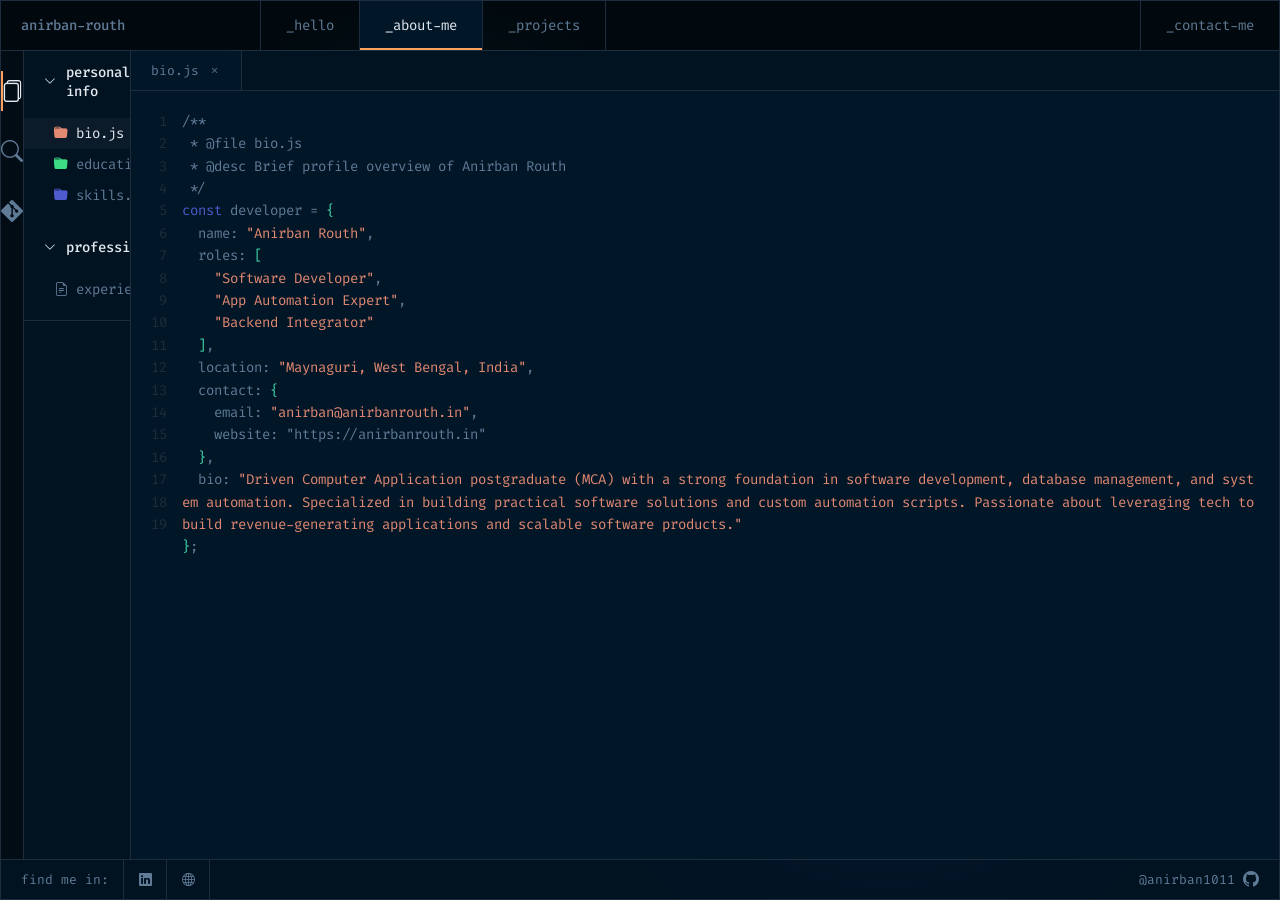
==== about.html @ 82db35b8 "Overhaul website structure and assets" ====
<!DOCTYPE html>
<html lang="en">

<head>
    <meta charset="UTF-8" />
    <meta name="viewport" content="width=device-width, initial-scale=1.0" />

    <!-- Primary Meta -->
    <title>About Anirban Routh — Android Developer &amp; Builder</title>
    <meta name="description" content="Learn about Anirban Routh's background, skills in Kotlin, Android, Python, and his journey as a self-driven software developer and SaaS builder." />
    <meta name="author" content="Anirban Routh" />
    <meta name="keywords" content="Anirban Routh about, Android developer skills, Kotlin developer India, software engineering background" />
    <meta name="robots" content="index, follow, max-snippet:-1, max-image-preview:large, max-video-preview:-1" />
    <meta name="theme-color" content="#01080e" />
    <link rel="canonical" href="https://anirbanrouth.in/about.html" />

    <!-- Open Graph -->
    <meta property="og:type" content="profile" />
    <meta property="og:url" content="https://anirbanrouth.in/about.html" />
    <meta property="og:title" content="About Anirban Routh — Android Developer &amp; Builder" />
    <meta property="og:description" content="Anirban Routh is an Android developer specialising in Kotlin, background automation, and SaaS. Explore his skills, education, and experience." />
    <meta property="og:image" content="https://anirbanrouth.in/images/og-card.png" />
    <meta property="og:image:width" content="1200" />
    <meta property="og:image:height" content="630" />
    <meta property="og:image:alt" content="Anirban Routh — Android Developer portfolio card" />
    <meta property="og:site_name" content="Anirban Routh Portfolio" />
    <meta property="og:locale" content="en_IN" />

    <!-- Twitter / X Card -->
    <meta name="twitter:card" content="summary_large_image" />
    <meta name="twitter:title" content="About Anirban Routh — Android Developer &amp; Builder" />
    <meta name="twitter:description" content="Skills in Kotlin, Android, Python, automation. Self-driven software developer." />
    <meta name="twitter:image" content="https://anirbanrouth.in/images/og-card.png" />
    <meta name="twitter:image:alt" content="Anirban Routh portfolio card" />

    <!-- JSON-LD: Person -->
    <script type="application/ld+json">
    {
      "@context": "https://schema.org",
      "@type": "Person",
      "name": "Anirban Routh",
      "url": "https://anirbanrouth.in",
      "image": "https://anirbanrouth.in/images/profile.png",
      "sameAs": [
        "https://github.com/anirban1011",
        "https://linkedin.com/in/anirbanrouth",
        "https://leetcode.com/anirban1011"
      ],
      "jobTitle": "Software Developer",
      "knowsAbout": ["Android Development", "Kotlin", "Python", "REST APIs", "Background Automation", "Room Database", "Google Drive API"]
    }
    </script>

    <!-- Favicons -->
    <link rel="shortcut icon" href="./images/profile.png" type="image/x-icon" />

    <!-- Fonts -->
    <link rel="preconnect" href="https://fonts.googleapis.com" />
    <link rel="preconnect" href="https://fonts.gstatic.com" crossorigin />
    <link href="https://fonts.googleapis.com/css2?family=Fira+Code:wght@400;500;600;700&family=Inter:wght@400;500;600;700&display=swap" rel="stylesheet" />

    <!-- Icons -->
    <link rel="stylesheet" href="https://cdn.jsdelivr.net/npm/bootstrap-icons@1.11.3/font/bootstrap-icons.min.css" />

    <!-- Styles -->
    <link rel="stylesheet" href="./assets/css/style.css" />
</head>

<body>
    <!-- Skip to main content -->
    <a href="#mainContent" class="skip-link">Skip to main content</a>

    <div class="page-loader" id="pageLoader" aria-label="Loading workspace" role="status">
        <div class="loader-orb"></div>
        <p>Loading workspace...</p>
    </div>

    <div class="ide-window">
        <div class="glow-gradient glow-cyan" aria-hidden="true"></div>
        <div class="glow-gradient glow-purple" aria-hidden="true"></div>

        <!-- Header -->
        <header class="ide-header" id="siteHeader">
            <div class="ide-header-logo">
                <span>anirban-routh</span>
            </div>
            <button class="menu-toggle" id="menuToggle" aria-label="Toggle navigation menu" aria-expanded="false" aria-controls="navWrapper">
                <i class="bi bi-list" aria-hidden="true"></i>
            </button>
            <div class="ide-header-nav-wrapper" id="navWrapper">
                <nav class="ide-header-tabs" aria-label="Main navigation">
                    <a href="./index.html" class="ide-tab">_hello</a>
                    <a href="./about.html" class="ide-tab active" aria-current="page">_about-me</a>
                    <a href="./projects.html" class="ide-tab">_projects</a>
                </nav>
                <a href="./contact.html" class="ide-header-contact">_contact-me</a>
            </div>
        </header>

        <!-- IDE Body -->
        <div class="ide-body">
            <!-- Activity Bar -->
            <nav class="ide-activity-bar" aria-label="Activity bar">
                <div class="activity-icon active" title="Explorer" aria-label="Explorer">
                    <i class="bi bi-files" aria-hidden="true"></i>
                </div>
                <div class="activity-icon" title="Search" aria-label="Search">
                    <i class="bi bi-search" aria-hidden="true"></i>
                </div>
                <div class="activity-icon" title="Source Control" aria-label="Source Control">
                    <i class="bi bi-git" aria-hidden="true"></i>
                </div>
            </nav>

            <!-- Sidebar -->
            <aside class="ide-sidebar" aria-label="Explorer">
                <div class="sidebar-section active-sidebar-section" id="sidebarAbout">
                    <div class="sidebar-title" id="titleAboutPersonal">
                        <i class="bi bi-chevron-down" aria-hidden="true"></i>
                        <span>personal-info</span>
                    </div>
                    <ul class="sidebar-tree" id="treeAboutPersonal" role="list">
                        <li class="active" data-file="bio.js" role="listitem">
                            <i class="bi bi-folder-fill" style="color: #E28972; margin-right: 8px;" aria-hidden="true"></i>
                            <span>bio.js</span>
                        </li>
                        <li data-file="education.js" role="listitem">
                            <i class="bi bi-folder-fill" style="color: #3DDC84; margin-right: 8px;" aria-hidden="true"></i>
                            <span>education.js</span>
                        </li>
                        <li data-file="skills.js" role="listitem">
                            <i class="bi bi-folder-fill" style="color: #4D5BCE; margin-right: 8px;" aria-hidden="true"></i>
                            <span>skills.js</span>
                        </li>
                    </ul>
                    <div class="sidebar-title" id="titleAboutProfessional">
                        <i class="bi bi-chevron-down" aria-hidden="true"></i>
                        <span>professional</span>
                    </div>
                    <ul class="sidebar-tree" id="treeAboutProfessional" role="list">
                        <li data-file="experience.js" role="listitem">
                            <i class="bi bi-file-earmark-text file-icon" aria-hidden="true"></i>
                            <span>experience.js</span>
                        </li>
                    </ul>
                </div>
            </aside>

            <!-- Workspace -->
            <main class="ide-workspace" id="mainContent">
                <section class="tab-view active" id="viewAbout" aria-label="About me">
                    <div class="about-layout">
                        <!-- Mobile about file explorer -->
                        <div class="mobile-about-filter">
                            <div class="sidebar-title collapsed" id="mobileAboutTitlePersonal">
                                <i class="bi bi-chevron-down" aria-hidden="true"></i>
                                <span>personal-info</span>
                            </div>
                            <ul class="sidebar-tree" style="display: none; padding: 10px 0; list-style: none;" role="list">
                                <li data-file="bio.js" class="mobile-file-node active" style="padding: 8px 25px; cursor: pointer; display: flex; align-items: center; gap: 8px; font-family: var(--font-mono); font-size: 14px;">
                                    <i class="bi bi-file-earmark-code" style="color: #fea15f;" aria-hidden="true"></i>
                                    <span>bio.js</span>
                                </li>
                                <li data-file="education.js" class="mobile-file-node" style="padding: 8px 25px; cursor: pointer; display: flex; align-items: center; gap: 8px; font-family: var(--font-mono); font-size: 14px;">
                                    <i class="bi bi-file-earmark-code" style="color: #fea15f;" aria-hidden="true"></i>
                                    <span>education.js</span>
                                </li>
                                <li data-file="skills.js" class="mobile-file-node" style="padding: 8px 25px; cursor: pointer; display: flex; align-items: center; gap: 8px; font-family: var(--font-mono); font-size: 14px;">
                                    <i class="bi bi-file-earmark-code" style="color: #fea15f;" aria-hidden="true"></i>
                                    <span>skills.js</span>
                                </li>
                            </ul>

                            <div class="sidebar-title collapsed" id="mobileAboutTitleProfessional">
                                <i class="bi bi-chevron-down" aria-hidden="true"></i>
                                <span>professional-info</span>
                            </div>
                            <ul class="sidebar-tree" style="display: none; padding: 10px 0; list-style: none;" role="list">
                                <li data-file="experience.js" class="mobile-file-node" style="padding: 8px 25px; cursor: pointer; display: flex; align-items: center; gap: 8px; font-family: var(--font-mono); font-size: 14px;">
                                    <i class="bi bi-file-earmark-code" style="color: #fea15f;" aria-hidden="true"></i>
                                    <span>experience.js</span>
                                </li>
                            </ul>
                        </div>

                        <!-- Full width editor view -->
                        <div class="about-pane-left" style="border-right: none;">
                            <div class="editor-pane">
                                <div class="editor-file-header">
                                    <div class="editor-file-tab">
                                        <span id="editorActiveFileName">bio.js</span>
                                        <i class="bi bi-x" aria-hidden="true"></i>
                                    </div>
                                </div>
                                <div class="editor-content-wrapper">
                                    <div class="editor-gutter" id="editorGutter" aria-hidden="true">
                                        <!-- Line numbers injected by JS -->
                                    </div>
                                    <div class="editor-text" id="editorTextContainer" role="region" aria-label="File content">
                                        <!-- File contents injected by JS -->
                                    </div>
                                </div>
                            </div>
                        </div>
                    </div>
                </section>
            </main>
        </div>

        <!-- Footer -->
        <footer class="ide-footer">
            <div class="footer-left">
                <span class="footer-left-label">find me in:</span>
                <div class="footer-social-icons">
                    <a href="https://linkedin.com/in/anirbanrouth" target="_blank" rel="noopener noreferrer" class="footer-icon-link" aria-label="Anirban Routh on LinkedIn">
                        <i class="bi bi-linkedin" aria-hidden="true"></i>
                    </a>
                    <a href="https://anirbanrouth.in" target="_blank" rel="noopener noreferrer" class="footer-icon-link" aria-label="Anirban Routh's website">
                        <i class="bi bi-globe" aria-hidden="true"></i>
                    </a>
                </div>
            </div>
            <div class="footer-right">
                <a href="https://github.com/anirban1011" target="_blank" rel="noopener noreferrer" class="footer-right-handle" aria-label="Anirban Routh on GitHub (@anirban1011)">
                    <span>@anirban1011</span>
                    <i class="bi bi-github" aria-hidden="true"></i>
                </a>
            </div>
        </footer>
    </div>

    <script src="./assets/js/shared.js" defer></script>
    <script src="./assets/js/about.js" defer></script>
</body>

</html>
---- assets/css/style.css ----
:root {
  --bg-dark: #01080e;
  --bg-editor: #011627;
  --bg-sidebar: #011221;
  --bg-card: #011522;
  --border-color: #1e2d3d;
  --text-white: #e5e9f0;
  --text-muted: #607b96;
  --keyword-color: #4d5bce;
  --variable-color: #43d9ad;
  --string-color: #e28972;
  --accent-orange: #fea15f;
  --accent-blue: #3c9dffd3;
  --font-mono: "Fira Code", "Source Code Pro", "Courier New", monospace;
  --transition: 200ms ease;
  --radius: 8px;
}

* {
  box-sizing: border-box;
  margin: 0;
  padding: 0;
}

html, body {
  height: 100vh;
  width: 100vw;
  overflow: hidden;
  background-color: var(--bg-dark);
  font-family: "Inter", system-ui, -apple-system, sans-serif;
  color: var(--text-muted);
  /* Ensure Google Fonts don't block render */
  font-display: swap;
}

a {
  color: inherit;
  text-decoration: none;
}

/* ── Accessibility: Skip to main content ─────────────────── */
.skip-link {
  position: absolute;
  top: -100%;
  left: 0;
  background: var(--accent-orange);
  color: var(--bg-dark);
  padding: 8px 16px;
  font-family: var(--font-mono);
  font-size: 13px;
  font-weight: 600;
  z-index: 9999;
  border-radius: 0 0 var(--radius) 0;
  transition: top 0.2s ease;
  text-decoration: none;
}
.skip-link:focus {
  top: 0;
  outline: 2px solid var(--text-white);
  outline-offset: 2px;
}

/* ── Hello subtitle (replaces h2 for home page) ──────────── */
.hello-subtitle {
  font-family: var(--font-mono);
  font-size: 20px;
  color: var(--variable-color);
  margin-bottom: 20px;
  display: block;
}

/* Background Gradients */
.glow-gradient {
  position: absolute;
  border-radius: 50%;
  filter: blur(100px);
  pointer-events: none;
  z-index: 0;
  opacity: 0.15;
}
.glow-cyan {
  width: 350px;
  height: 350px;
  background-color: var(--variable-color);
  top: 15%;
  left: 20%;
}
.glow-purple {
  width: 400px;
  height: 400px;
  background-color: var(--keyword-color);
  bottom: 10%;
  right: 15%;
}

/* Page Loader */
.page-loader {
  position: fixed;
  inset: 0;
  z-index: 9999;
  display: grid;
  place-items: center;
  align-content: center;
  gap: 1rem;
  background: var(--bg-dark);
  color: var(--text-white);
  font-family: var(--font-mono);
  transition: opacity 400ms ease, visibility 400ms ease;
}
.page-loader.is-hidden {
  opacity: 0;
  visibility: hidden;
}
.loader-orb {
  width: 50px;
  height: 50px;
  border: 3px solid rgba(255, 255, 255, 0.05);
  border-top-color: var(--variable-color);
  border-radius: 50%;
  animation: spin 850ms linear infinite;
}

/* IDE Frame */
.ide-window {
  display: flex;
  flex-direction: column;
  height: 100vh;
  width: 100vw;
  background-color: var(--bg-dark);
  border: 1px solid var(--border-color);
  overflow: hidden;
  position: relative;
}

.menu-toggle {
  display: none;
}
.ide-header-nav-wrapper {
  display: flex;
  flex-grow: 1;
  justify-content: space-between;
}
.mobile-projects-filter,
.mobile-about-filter,
.mobile-contact-filter {
  display: none;
}

/* Header */
.ide-header {
  display: flex;
  height: 50px;
  border-bottom: 1px solid var(--border-color);
  font-family: var(--font-mono);
  font-size: 14px;
}
.ide-header-logo {
  display: flex;
  align-items: center;
  width: 260px;
  padding: 0 20px;
  color: var(--text-muted);
  border-right: 1px solid var(--border-color);
  font-weight: 500;
}
.ide-header-tabs {
  display: flex;
  flex-grow: 1;
}
.ide-tab {
  display: flex;
  align-items: center;
  padding: 0 25px;
  border-right: 1px solid var(--border-color);
  cursor: pointer;
  position: relative;
  transition: color var(--transition);
  color: var(--text-muted);
}
.ide-tab:hover {
  color: var(--text-white);
}
.ide-tab.active {
  color: var(--text-white);
  background-color: var(--bg-editor);
}
.ide-tab.active::after {
  content: "";
  position: absolute;
  bottom: 0;
  left: 0;
  right: 0;
  height: 2px;
  background-color: var(--accent-orange);
}
.ide-header-contact {
  display: flex;
  align-items: center;
  border-left: 1px solid var(--border-color);
  padding: 0 25px;
  cursor: pointer;
  color: var(--text-muted);
  transition: color var(--transition);
}
.ide-header-contact:hover,
.ide-header-contact.active {
  color: var(--text-white);
}
.ide-header-contact.active {
  background-color: var(--bg-editor);
  position: relative;
}
.ide-header-contact.active::after {
  content: "";
  position: absolute;
  bottom: 0;
  left: 0;
  right: 0;
  height: 2px;
  background-color: var(--accent-orange);
}

/* Body container */
.ide-body {
  display: flex;
  flex-grow: 1;
  height: calc(100vh - 90px);
  overflow: hidden;
  position: relative;
  z-index: 1;
}

/* Sidebar */
.ide-sidebar {
  width: 260px;
  border-right: 1px solid var(--border-color);
  background-color: var(--bg-sidebar);
  display: flex;
  flex-direction: column;
  overflow-y: auto;
  font-family: var(--font-mono);
  font-size: 14px;
}
.sidebar-section {
  border-bottom: 1px solid var(--border-color);
}
.sidebar-title {
  display: flex;
  align-items: center;
  padding: 12px 20px;
  color: var(--text-white);
  cursor: pointer;
  font-weight: 500;
  user-select: none;
}
.sidebar-title i {
  margin-right: 10px;
  font-size: 12px;
  transition: transform var(--transition);
}
.sidebar-title.collapsed i {
  transform: rotate(-90deg);
}
.sidebar-tree {
  padding: 5px 0 15px 0;
  list-style: none;
}
.sidebar-tree li {
  display: flex;
  align-items: center;
  padding: 6px 30px;
  cursor: pointer;
  color: var(--text-muted);
  transition: color var(--transition), background var(--transition);
  position: relative;
}
.sidebar-tree li:hover {
  color: var(--text-white);
  background-color: rgba(255, 255, 255, 0.02);
}
.sidebar-tree li.active {
  color: var(--text-white);
  background-color: rgba(255, 255, 255, 0.04);
}
.sidebar-tree li i {
  margin-right: 8px;
  font-size: 14px;
}
.sidebar-tree li i.file-icon {
  color: var(--text-muted);
}
.sidebar-tree li.active i.file-icon {
  color: var(--variable-color);
}

/* Checkbox filter styles (projects page) */
.checkbox-item {
  display: flex;
  align-items: center;
  cursor: pointer;
  padding: 8px 25px !important;
  user-select: none;
}
.checkbox-item input {
  display: none;
}
.checkbox-box {
  width: 18px;
  height: 18px;
  border: 1px solid var(--border-color);
  border-radius: 3px;
  margin-right: 12px;
  display: inline-grid;
  place-items: center;
  transition: background var(--transition), border-color var(--transition);
}
.checkbox-item input:checked + .checkbox-box {
  background-color: var(--text-muted);
  border-color: var(--text-muted);
}
.checkbox-item input:checked + .checkbox-box::after {
  content: "\f26b";
  font-family: "bootstrap-icons";
  font-size: 11px;
  color: var(--bg-sidebar);
  font-weight: 900;
}

/* Editor Workspace Container */
.ide-workspace {
  flex-grow: 1;
  background-color: var(--bg-editor);
  overflow-y: auto;
  position: relative;
}

/* Active tab view switcher */
.tab-view {
  display: none;
  min-height: 100%;
}
.tab-view.active {
  display: block;
}

/* Monospace Layout / Hello View */
.hello-layout {
  display: grid;
  grid-template-columns: 1fr 1fr;
  padding: 4% 8%;
  gap: 40px;
  align-items: center;
  min-height: calc(100vh - 90px);
}
.hello-intro {
  z-index: 10;
}
.hello-intro .eyebrow {
  font-family: var(--font-mono);
  font-size: 18px;
  color: var(--text-white);
  margin-bottom: 10px;
  display: block;
}
.hello-intro h1 {
  font-size: clamp(32px, 5vw, 62px);
  color: var(--text-white);
  font-weight: 400;
  line-height: 1.1;
  margin-bottom: 15px;
}
.hello-intro h2 {
  font-family: var(--font-mono);
  font-size: clamp(18px, 2.5vw, 32px);
  color: var(--keyword-color);
  font-weight: 400;
  margin-bottom: 50px;
}
.hello-comment {
  font-family: var(--font-mono);
  font-size: 14px;
  color: var(--text-muted);
  margin-bottom: 8px;
  display: block;
}
.hello-code {
  font-family: var(--font-mono);
  font-size: 14px;
  margin-top: 15px;
  white-space: nowrap;
}
.hello-code .token-keyword {
  color: var(--accent-blue);
}
.hello-code .token-variable {
  color: var(--variable-color);
}
.hello-code .token-string {
  color: var(--string-color);
  text-decoration: underline;
  cursor: pointer;
}

/* Game Console Casing */
.game-widget {
  background: linear-gradient(150deg, rgba(20, 167, 108, 0.12) 0%, rgba(1, 22, 39, 0.85) 100%);
  border: 1px solid var(--border-color);
  border-radius: var(--radius);
  padding: 30px;
  display: grid;
  grid-template-columns: 240px 1fr;
  gap: 25px;
  position: relative;
  box-shadow: 0 20px 80px rgba(0, 0, 0, 0.4);
  max-width: 510px;
  justify-self: center;
  align-self: center;
  z-index: 10;
}
/* Corner bolts */
.game-widget::before,
.game-widget::after {
  content: "";
  position: absolute;
  width: 8px;
  height: 8px;
  border-radius: 50%;
  background-color: var(--border-color);
  box-shadow: inset 1px 1px 2px rgba(255,255,255,0.1);
}
.game-widget::before { top: 10px; left: 10px; }
.game-widget::after { bottom: 10px; right: 10px; }
.game-widget-screw-tr {
  position: absolute;
  top: 10px;
  right: 10px;
  width: 8px;
  height: 8px;
  border-radius: 50%;
  background-color: var(--border-color);
}
.game-widget-screw-bl {
  position: absolute;
  bottom: 10px;
  left: 10px;
  width: 8px;
  height: 8px;
  border-radius: 50%;
  background-color: var(--border-color);
}

.game-board {
  width: 240px;
  height: 380px;
  background-color: #01101e;
  border-radius: 6px;
  position: relative;
  overflow: hidden;
  box-shadow: inset 0 0 15px rgba(0,0,0,0.8);
}
#gameCanvas {
  display: block;
  width: 240px;
  height: 380px;
  background-color: transparent;
}
.game-overlay {
  position: absolute;
  inset: 0;
  display: flex;
  flex-direction: column;
  justify-content: center;
  align-items: center;
  background-color: rgba(1, 12, 21, 0.85);
  font-family: var(--font-mono);
  padding: 20px;
  text-align: center;
}
.game-overlay-title {
  color: var(--variable-color);
  font-size: 20px;
  font-weight: 700;
  margin-bottom: 20px;
  text-shadow: 0 0 10px rgba(67, 217, 173, 0.4);
}
.game-overlay-title.game-over {
  color: var(--string-color);
  text-shadow: 0 0 10px rgba(226, 137, 114, 0.4);
}
.game-btn {
  background-color: #fea15f;
  color: #01080e;
  border: 0;
  padding: 10px 18px;
  border-radius: 4px;
  font-weight: 700;
  font-size: 13px;
  cursor: pointer;
  transition: transform var(--transition), background var(--transition);
  box-shadow: 0 4px 10px rgba(254, 161, 95, 0.3);
}
.game-btn:hover {
  transform: translateY(-2px);
  background-color: #ffb178;
}
.game-btn-secondary {
  background-color: rgba(255, 255, 255, 0.08);
  color: var(--text-white);
  border: 1px solid var(--border-color);
  box-shadow: none;
}
.game-btn-secondary:hover {
  background-color: rgba(255, 255, 255, 0.15);
}

.game-controls {
  display: flex;
  flex-direction: column;
  font-family: var(--font-mono);
  font-size: 13px;
}
.game-controls .comment {
  color: var(--text-muted);
  margin-bottom: 6px;
}
.dpad-container {
  display: grid;
  grid-template-areas: 
    ". up ."
    "left down right";
  gap: 6px;
  justify-content: center;
  margin: 15px 0 25px 0;
  width: max-content;
  align-self: center;
}
.dpad-btn {
  width: 44px;
  height: 38px;
  background-color: #010c15;
  border: 1px solid var(--border-color);
  border-radius: 4px;
  color: var(--text-white);
  display: flex;
  align-items: center;
  justify-content: center;
  cursor: pointer;
  font-size: 14px;
  box-shadow: 0 3px 0 var(--border-color);
  transition: background var(--transition);
}
.dpad-btn:active {
  transform: translateY(2px);
  box-shadow: 0 1px 0 var(--border-color);
}
.dpad-btn:hover {
  background-color: #011627;
}
.dpad-up { grid-area: up; }
.dpad-left { grid-area: left; }
.dpad-down { grid-area: down; }
.dpad-right { grid-area: right; }

.food-counter {
  margin-top: 10px;
}
.food-dots {
  display: grid;
  grid-template-columns: repeat(5, 1fr);
  gap: 8px;
  margin-top: 10px;
  width: 100px;
}
.food-dot {
  width: 10px;
  height: 10px;
  border-radius: 50%;
  background-color: #1e2d3d;
  transition: background 300ms ease, box-shadow 300ms ease;
}
.food-dot.active {
  background-color: var(--variable-color);
  box-shadow: 0 0 8px var(--variable-color);
}

.skip-btn {
  background-color: transparent;
  color: var(--text-white);
  border: 1px solid var(--text-white);
  border-radius: 6px;
  padding: 6px 14px;
  font-size: 12px;
  align-self: flex-end;
  margin-top: auto;
  cursor: pointer;
  transition: background var(--transition);
}
.skip-btn:hover {
  background-color: rgba(255,255,255,0.06);
}

/* Alternate Code View on win/skip */
.code-snippets-view {
  width: 240px;
  height: 380px;
  background-color: #01101e;
  border-radius: 6px;
  overflow: hidden;
  padding: 15px;
  font-family: var(--font-mono);
  font-size: 11px;
  line-height: 1.5;
  color: var(--text-muted);
  box-shadow: inset 0 0 15px rgba(0,0,0,0.8);
  position: relative;
}
.code-snippets-view::after {
  content: "";
  position: absolute;
  inset: 0;
  pointer-events: none;
  background: linear-gradient(180deg, #01101e 0%, transparent 15%, transparent 85%, #01101e 100%);
}
.code-snippet-scroller {
  animation: scrollCode 20s linear infinite;
  display: flex;
  flex-direction: column;
  gap: 15px;
}
@keyframes scrollCode {
  0% { transform: translateY(0); }
  100% { transform: translateY(-50%); }
}

/* Activity Bar */
.ide-activity-bar {
  display: flex;
  flex-direction: column;
  align-items: center;
  width: 55px;
  background-color: #010c15;
  border-right: 1px solid var(--border-color);
  height: 100%;
  padding-top: 15px;
  gap: 10px;
}
.activity-icon {
  display: flex;
  align-items: center;
  justify-content: center;
  width: 100%;
  padding: 12px 0;
  color: var(--text-muted);
  font-size: 22px;
  cursor: pointer;
  transition: color var(--transition);
  position: relative;
}
.activity-icon:hover {
  color: var(--text-white);
}
.activity-icon.active {
  color: var(--text-white);
}
.activity-icon.active::before {
  content: "";
  position: absolute;
  left: 0;
  top: 10%;
  bottom: 10%;
  width: 2px;
  background-color: var(--accent-orange);
}

/* Code Viewer Interface / About View */
.about-layout {
  display: grid;
  grid-template-columns: 1fr;
  height: 100%;
  min-height: 100%;
}
.about-pane-left {
  border-right: 1px solid var(--border-color);
  overflow-y: auto;
  height: 100%;
  display: flex;
  flex-direction: column;
}
.about-pane-right {
  padding: 25px;
  overflow-y: auto;
  height: 100%;
  display: flex;
  flex-direction: column;
  gap: 20px;
}
.showcase-header {
  font-family: var(--font-mono);
  font-size: 14px;
  color: var(--text-white);
  margin-bottom: 5px;
}
.snippet-card {
  background-color: var(--bg-card);
  border: 1px solid var(--border-color);
  border-radius: var(--radius);
  padding: 18px;
  display: flex;
  flex-direction: column;
  gap: 12px;
  position: relative;
}
.snippet-header {
  display: flex;
  align-items: center;
  justify-content: space-between;
  font-family: var(--font-mono);
  font-size: 12px;
}
.snippet-author {
  display: flex;
  align-items: center;
  gap: 8px;
}
.snippet-avatar {
  width: 26px;
  height: 26px;
  border-radius: 50%;
  background-color: var(--border-color);
  display: flex;
  align-items: center;
  justify-content: center;
  color: var(--text-white);
  font-weight: bold;
  font-family: var(--font-mono);
}
.snippet-author-info {
  display: flex;
  flex-direction: column;
}
.snippet-username {
  color: var(--keyword-color);
  font-weight: 600;
}
.snippet-date {
  color: var(--text-muted);
  font-size: 10px;
}
.snippet-stats {
  display: flex;
  align-items: center;
  gap: 12px;
  color: var(--text-muted);
}
.snippet-stats span {
  display: flex;
  align-items: center;
  gap: 4px;
  cursor: pointer;
  transition: color var(--transition);
}
.snippet-stats span:hover {
  color: var(--text-white);
}
.snippet-code-box {
  background-color: #01101e;
  border: 1px solid var(--border-color);
  border-radius: 6px;
  padding: 12px;
  overflow-x: auto;
  font-family: var(--font-mono);
  font-size: 11px;
  line-height: 1.4;
  color: var(--text-white);
}
.snippet-desc-box {
  border-top: 1px solid var(--border-color);
  padding-top: 10px;
  font-size: 12px;
  color: var(--text-muted);
  display: flex;
  justify-content: space-between;
  align-items: flex-start;
}
.snippet-desc-text {
  flex-grow: 1;
  padding-right: 15px;
}
.snippet-close-btn {
  background: none;
  border: 0;
  color: var(--text-muted);
  cursor: pointer;
  font-size: 14px;
  transition: color var(--transition);
  align-self: flex-start;
}
.snippet-close-btn:hover {
  color: var(--text-white);
}

.editor-pane {
  display: flex;
  flex-direction: column;
  height: 100%;
}
.editor-file-header {
  display: flex;
  height: 40px;
  border-bottom: 1px solid var(--border-color);
  font-family: var(--font-mono);
  font-size: 13px;
  background-color: var(--bg-sidebar);
}
.editor-file-tab {
  display: flex;
  align-items: center;
  padding: 0 20px;
  border-right: 1px solid var(--border-color);
  color: var(--text-muted);
  background-color: var(--bg-editor);
  cursor: default;
}
.editor-file-tab i {
  margin-left: 10px;
  font-size: 12px;
}
.editor-content-wrapper {
  display: flex;
  flex-grow: 1;
  padding: 20px;
  font-family: var(--font-mono);
  font-size: 14px;
  line-height: 1.6;
  overflow-y: auto;
}
.editor-gutter {
  width: 50px;
  color: var(--border-color);
  text-align: right;
  padding-right: 15px;
  user-select: none;
}
.editor-text {
  flex-grow: 1;
  color: var(--text-muted);
  white-space: pre-wrap;
  word-break: break-all;
}
.editor-text .token-comment {
  color: var(--text-muted);
}
.editor-text .token-keyword {
  color: var(--keyword-color);
}
.editor-text .token-string {
  color: var(--string-color);
}
.editor-text .token-number {
  color: #fea15f;
}
.editor-text .token-accent {
  color: var(--variable-color);
}

/* Projects Layout */
.projects-pane {
  display: flex;
  flex-direction: column;
  height: 100%;
}
.projects-filter-bar {
  height: 40px;
  border-bottom: 1px solid var(--border-color);
  background-color: var(--bg-sidebar);
  display: flex;
  align-items: center;
  justify-content: space-between;
  padding: 0 20px;
  font-family: var(--font-mono);
  font-size: 13px;
  color: var(--text-muted);
}
.active-tags-list {
  display: flex;
  align-items: center;
  gap: 8px;
  flex-wrap: wrap;
}
.active-tag-item {
  color: var(--text-white);
  background-color: rgba(255, 255, 255, 0.05);
  padding: 2px 8px;
  border-radius: 4px;
  display: inline-flex;
  align-items: center;
  gap: 6px;
}
.active-tag-close {
  cursor: pointer;
  color: var(--text-muted);
  transition: color var(--transition);
}
.active-tag-close:hover {
  color: var(--text-white);
}
.filter-bar-clear {
  cursor: pointer;
  transition: color var(--transition);
  display: inline-flex;
  align-items: center;
  gap: 4px;
}
.filter-bar-clear:hover {
  color: var(--text-white);
}
.projects-layout {
  flex-grow: 1;
  padding: 40px;
  display: grid;
  grid-template-columns: repeat(auto-fill, minmax(320px, 1fr));
  gap: 30px;
  overflow-y: auto;
  align-content: start;
}

.project-card-ide {
  background-color: var(--bg-card);
  border: 1px solid var(--border-color);
  border-radius: var(--radius);
  overflow: hidden;
  display: flex;
  flex-direction: column;
  transition: transform var(--transition), border-color var(--transition);
  height: max-content;
}
.project-card-ide:hover {
  transform: translateY(-5px);
  border-color: var(--text-muted);
}
.project-card-header {
  height: 36px;
  border-bottom: 1px solid var(--border-color);
  padding: 0 15px;
  display: flex;
  align-items: center;
  font-family: var(--font-mono);
  font-size: 13px;
  color: var(--text-white);
  background-color: rgba(255,255,255,0.02);
}
.project-card-image {
  height: 160px;
  position: relative;
  overflow: hidden;
  background-color: #000;
  border-bottom: 1px solid var(--border-color);
}
.project-card-image img {
  width: 100%;
  height: 100%;
  object-fit: cover;
  opacity: 0.75;
  transition: scale var(--transition);
}
.project-card-ide:hover .project-card-image img {
  scale: 1.05;
}
.project-card-badge {
  position: absolute;
  top: 10px;
  right: 10px;
  background-color: var(--bg-dark);
  border: 1px solid var(--border-color);
  border-radius: 4px;
  padding: 3px 8px;
  font-size: 11px;
  color: var(--variable-color);
  font-family: var(--font-mono);
}
.project-card-body {
  padding: 20px;
  display: flex;
  flex-direction: column;
  flex-grow: 1;
}
.project-card-body h3 {
  font-size: 16px;
  color: var(--text-white);
  margin-bottom: 10px;
}
.project-card-body p {
  font-size: 13px;
  line-height: 1.5;
  color: var(--text-muted);
  margin-bottom: 20px;
  flex-grow: 1;
}
.project-card-tags {
  font-family: var(--font-mono);
  font-size: 12px;
  color: var(--keyword-color);
  margin-bottom: 20px;
}
.project-card-btn {
  background-color: #1e2d3d;
  color: var(--text-white);
  border: 0;
  border-radius: 4px;
  padding: 8px 15px;
  font-size: 12px;
  font-family: var(--font-mono);
  cursor: pointer;
  transition: background var(--transition);
  text-align: center;
  align-self: flex-start;
}
.project-card-btn:hover {
  background-color: #2b3e54;
}

/* Contact Layout */
.contact-layout {
  display: grid;
  grid-template-columns: 1fr 1fr;
  height: 100%;
}
.contact-pane-left {
  border-right: 1px solid var(--border-color);
  padding: 40px 60px;
  overflow-y: auto;
}
.contact-pane-right {
  padding: 40px 60px;
  overflow-y: auto;
  background-color: rgba(255,255,255,0.01);
}
.contact-form-ide {
  display: flex;
  flex-direction: column;
  gap: 20px;
  max-width: 480px;
}
.form-group-ide {
  display: flex;
  flex-direction: column;
  gap: 8px;
}
.form-group-ide label {
  font-family: var(--font-mono);
  font-size: 14px;
  color: var(--text-muted);
}
.form-group-ide input,
.form-group-ide textarea {
  background-color: #011221;
  border: 1px solid var(--border-color);
  border-radius: 6px;
  color: var(--text-white);
  padding: 12px 16px;
  font-family: var(--font-mono);
  font-size: 14px;
  outline: none;
  transition: border-color var(--transition);
}
.form-group-ide input:focus,
.form-group-ide textarea:focus {
  border-color: var(--text-muted);
}
.form-btn-ide {
  align-self: flex-start;
  background-color: #1e2d3d;
  color: var(--text-white);
  border: 0;
  border-radius: 6px;
  padding: 10px 20px;
  font-family: var(--font-mono);
  font-size: 14px;
  cursor: pointer;
  transition: background var(--transition);
  margin-top: 10px;
}
.form-btn-ide:hover {
  background-color: #2b3e54;
}

/* Contact Validation & Success Styles */
.input-wrapper-ide {
  position: relative;
  display: flex;
  width: 100%;
}
.input-wrapper-ide input {
  width: 100%;
  padding-right: 40px !important;
}
.input-error-icon {
  position: absolute;
  right: 15px;
  top: 50%;
  transform: translateY(-50%);
  color: #f07178;
  display: none;
  font-size: 16px;
}
.error-message {
  color: #f07178;
  font-family: var(--font-mono);
  font-size: 12px;
  margin-top: 5px;
  display: none;
}
.has-error input {
  border-color: #f07178 !important;
}
.has-error .input-error-icon {
  display: block;
}
.has-error .error-message {
  display: block;
}
.contact-success-pane {
  display: none;
  height: 100%;
  align-items: center;
  justify-content: center;
  text-align: center;
}


/* Code Live Preview Container */
.live-preview-box {
  display: flex;
  font-family: var(--font-mono);
  font-size: 14px;
  line-height: 1.6;
}
.live-preview-gutter {
  width: 40px;
  color: var(--border-color);
  text-align: right;
  padding-right: 15px;
  user-select: none;
}
.live-preview-code {
  color: var(--text-muted);
  white-space: pre-wrap;
  word-break: break-all;
}
.live-preview-code .token-keyword { color: var(--keyword-color); }
.live-preview-code .token-variable { color: var(--variable-color); }
.live-preview-code .token-string { color: var(--string-color); }
.live-preview-code .token-number { color: #fea15f; }

/* Status Bar / Footer */
.ide-footer {
  display: flex;
  height: 40px;
  border-top: 1px solid var(--border-color);
  font-family: var(--font-mono);
  font-size: 13px;
  align-items: center;
  justify-content: space-between;
  padding: 0 20px;
  background-color: var(--bg-sidebar);
}
.footer-left {
  display: flex;
  align-items: center;
}
.footer-left-label {
  color: var(--text-muted);
  margin-right: 15px;
}
.footer-social-icons {
  display: flex;
}
.footer-icon-link {
  display: flex;
  align-items: center;
  justify-content: center;
  width: 44px;
  height: 39px;
  border-right: 1px solid var(--border-color);
  border-left: 1px solid var(--border-color);
  margin-left: -1px;
  color: var(--text-muted);
  transition: color var(--transition);
}
.footer-icon-link:hover {
  color: var(--text-white);
}
.footer-right {
  display: flex;
  align-items: center;
}
.footer-right-handle {
  display: flex;
  align-items: center;
  color: var(--text-muted);
  transition: color var(--transition);
}
.footer-right-handle:hover {
  color: var(--text-white);
}
.footer-right-handle i {
  margin-left: 8px;
  font-size: 16px;
}

/* Spinner Animation */
@keyframes spin {
  to { transform: rotate(360deg); }
}

/* Mobile Sidebar Drawer Toggles */
.sidebar-toggle-btn {
  display: none;
}

/* Responsiveness overrides */
@media (max-width: 991.98px) {
  .hello-layout {
    grid-template-columns: 1fr;
    padding: 30px;
    gap: 30px;
    overflow-y: auto;
    height: 100%;
    align-items: start;
  }
  .about-layout {
    grid-template-columns: 1fr;
    overflow-y: auto;
  }
  .about-pane-left {
    border-right: 0;
    border-bottom: 1px solid var(--border-color);
    height: auto;
  }
  .about-pane-right {
    height: auto;
  }
  .hello-intro h1 {
    margin-top: 20px;
  }
  .hello-intro h2 {
    margin-bottom: 25px;
  }
  .game-widget {
    margin-bottom: 40px;
  }
  .ide-sidebar {
    display: none !important;
  }
  .ide-activity-bar {
    display: none !important;
  }
  .menu-toggle {
    display: flex;
    align-items: center;
    justify-content: center;
    background: none;
    border: 0;
    color: var(--text-white);
    font-size: 24px;
    cursor: pointer;
    padding: 0 20px;
    margin-left: auto;
  }
  .ide-header-logo {
    border-right: 0 !important;
  }
  .ide-header-nav-wrapper {
    display: none;
    flex-direction: column;
    position: absolute;
    top: 50px;
    left: 0;
    right: 0;
    background-color: var(--bg-sidebar);
    border-bottom: 1px solid var(--border-color);
    z-index: 1000;
    width: 100%;
  }
  .ide-header-nav-wrapper.open {
    display: flex;
  }
  .ide-header-nav-wrapper .ide-header-tabs {
    flex-direction: column;
    width: 100%;
  }
  .ide-header-nav-wrapper .ide-tab {
    width: 100%;
    height: 45px;
    border-right: 0;
    border-bottom: 1px solid var(--border-color);
    padding: 0 20px;
    line-height: 45px;
    align-items: center;
  }
  .ide-header-nav-wrapper .ide-tab::after {
    display: none;
  }
  .ide-header-nav-wrapper .ide-header-contact {
    width: 100%;
    height: 45px;
    border-left: 0;
    border-bottom: 1px solid var(--border-color);
    padding: 0 20px;
    line-height: 45px;
    align-items: center;
  }
  
  /* Mobile projects filter styles */
  .mobile-projects-filter,
  .mobile-about-filter,
  .mobile-contact-filter {
    display: block !important;
    border-bottom: 1px solid var(--border-color);
    background-color: var(--bg-sidebar);
  }
  .mobile-projects-filter .sidebar-title,
  .mobile-about-filter .sidebar-title,
  .mobile-contact-filter .sidebar-title {
    display: flex;
    align-items: center;
    padding: 12px 25px;
    cursor: pointer;
    font-family: var(--font-mono);
    font-size: 14px;
    color: var(--text-white);
    user-select: none;
  }
  .mobile-projects-filter .sidebar-title i,
  .mobile-about-filter .sidebar-title i,
  .mobile-contact-filter .sidebar-title i {
    margin-right: 10px;
    transition: transform var(--transition);
  }
  .mobile-projects-filter .sidebar-tree,
  .mobile-about-filter .sidebar-tree,
  .mobile-contact-filter .sidebar-tree {
    border-top: 1px solid var(--border-color);
  }
  .mobile-file-node.active span,
  .mobile-file-node.active i {
    color: var(--variable-color) !important;
  }
  .projects-filter-bar {
    display: none !important;
  }

  .contact-layout {
    grid-template-columns: 1fr;
    overflow-y: auto;
  }
  .contact-pane-left {
    border-right: 0;
    border-bottom: 1px solid var(--border-color);
    padding: 30px;
  }
  .contact-pane-right {
    padding: 30px;
  }
}

@media (max-width: 575.98px) {
  .ide-header-logo {
    display: flex !important;
    border-right: 0 !important;
    width: auto !important;
    padding-right: 0 !important;
  }
  .ide-tab {
    padding: 0 15px;
    font-size: 12px;
  }
  .ide-header-contact {
    padding: 0 15px;
    font-size: 12px;
  }
  .game-widget {
    grid-template-columns: 1fr;
    padding: 20px;
    width: 100%;
    max-width: 280px;
    gap: 15px;
  }
  .game-board {
    height: 280px;
    width: 240px;
    justify-self: center;
  }
  #gameCanvas {
    height: 280px;
    width: 240px;
  }
  .code-snippets-view {
    height: 280px;
    width: 240px;
    justify-self: center;
  }
  .dpad-container {
    margin: 10px 0;
  }
}

.d-none {
  display: none !important;
}
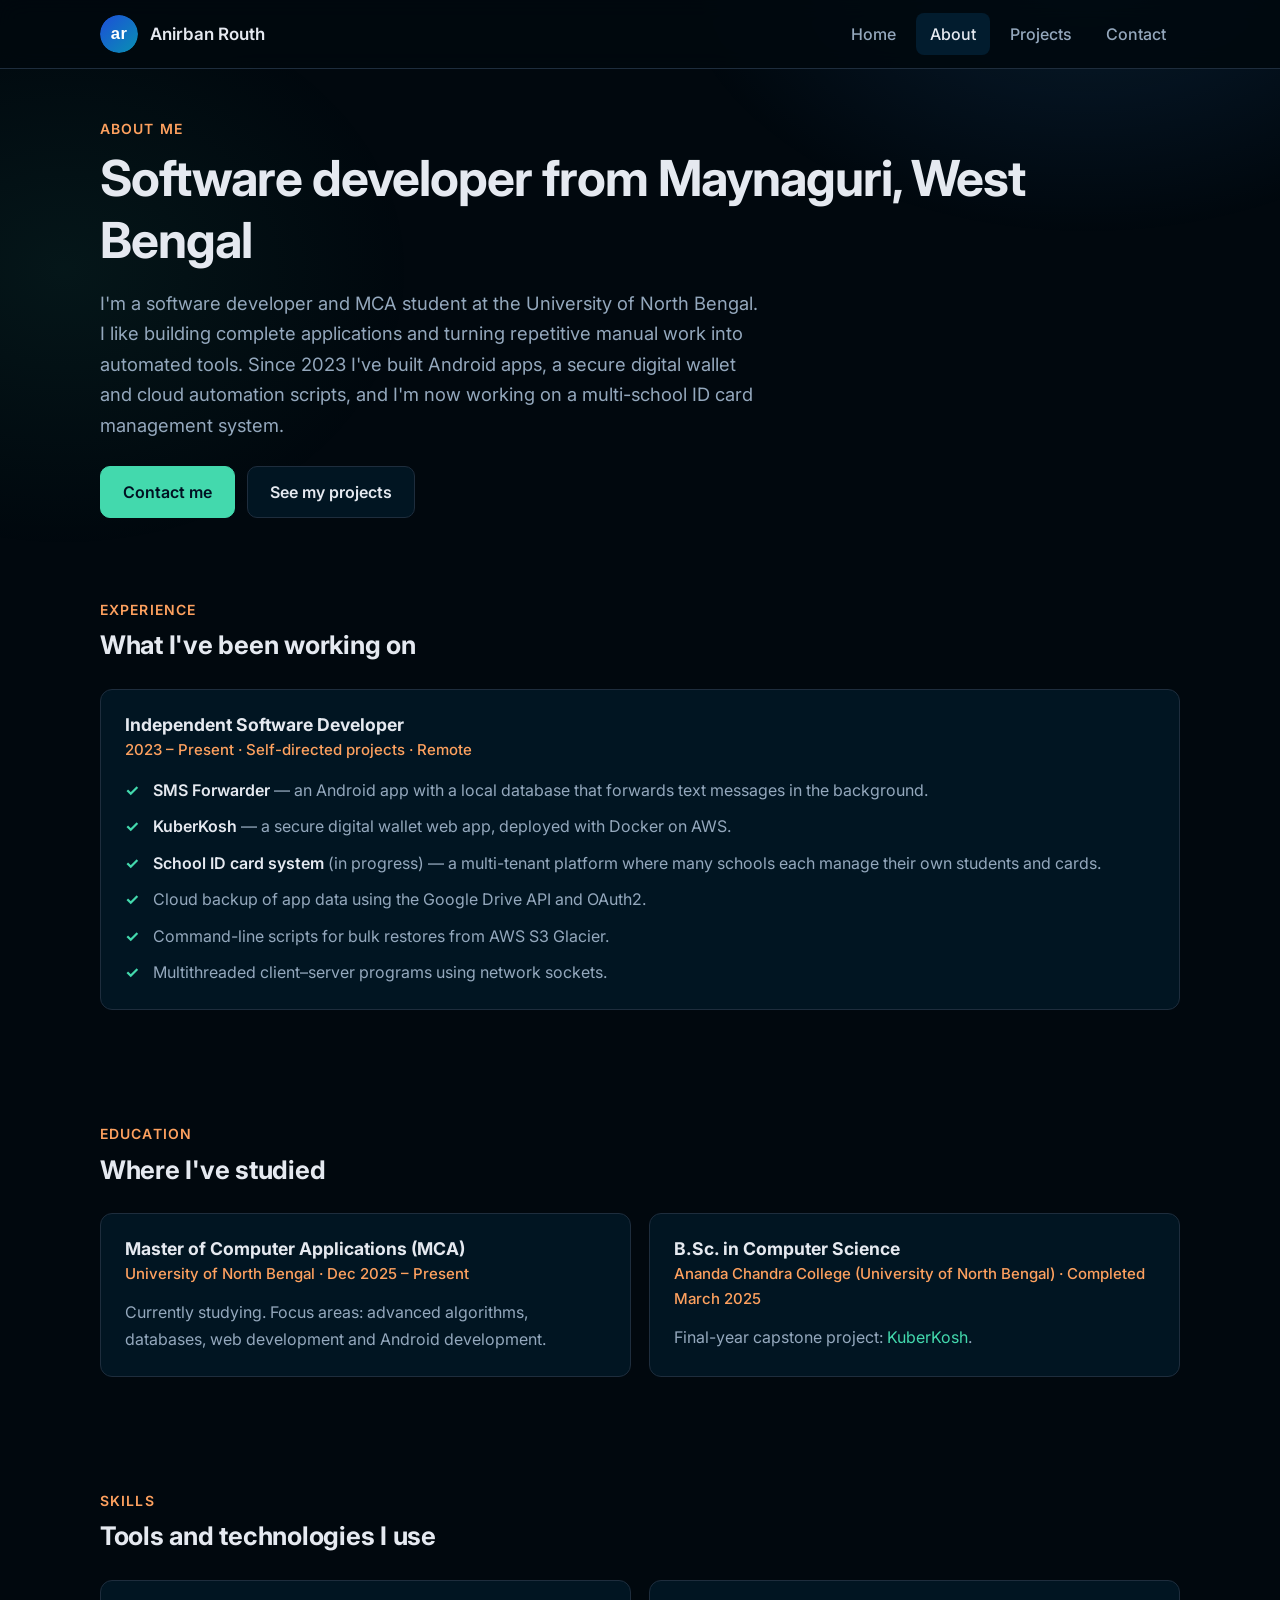
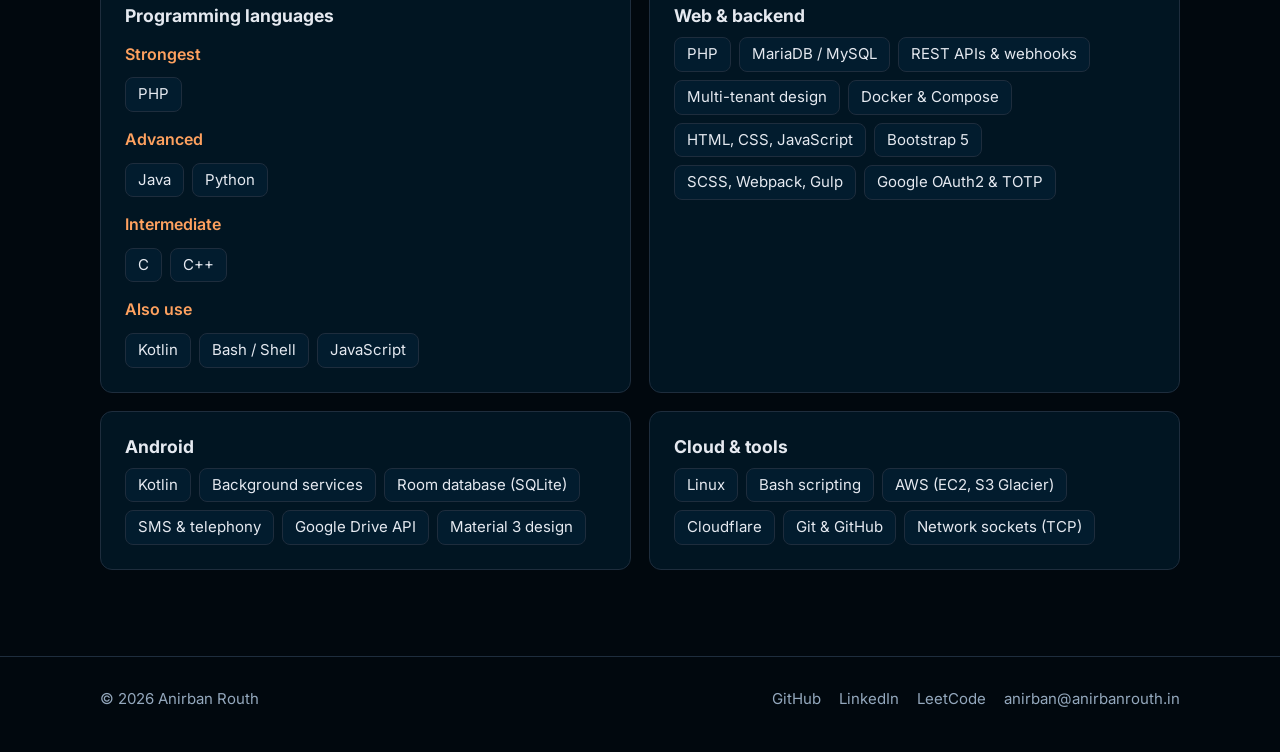
==== commit 306d945f: "Redesign: simpler layout, updated details, remove template leftovers" ====
--- a/about.html
+++ b/about.html
@@ -1,236 +1,108 @@
 <!DOCTYPE html>
 <html lang="en">
+<head>
+<meta charset="UTF-8">
+<meta name="viewport" content="width=device-width, initial-scale=1">
+<title>About Anirban Routh — Full-Stack Developer</title>
+<meta name="description" content="About Anirban Routh: MCA student and software developer in West Bengal building PHP web apps, Kotlin Android apps and automation tools. Education, experience and skills.">
+<meta name="author" content="Anirban Routh">
+<meta name="theme-color" content="#01080e">
+<link rel="canonical" href="https://anirbanrouth.in/about.html">
+<link rel="icon" type="image/svg+xml" href="./images/profile.svg">
+<meta property="og:type" content="profile">
+<meta property="og:site_name" content="Anirban Routh">
+<meta property="og:title" content="About Anirban Routh — Full-Stack Developer">
+<meta property="og:description" content="About Anirban Routh: MCA student and software developer in West Bengal building PHP web apps, Kotlin Android apps and automation tools. Education, experience and skills.">
+<meta property="og:url" content="https://anirbanrouth.in/about.html">
+<meta property="og:image" content="https://anirbanrouth.in/images/og-card.png">
+<meta name="twitter:card" content="summary_large_image">
+<link rel="preconnect" href="https://fonts.googleapis.com">
+<link rel="preconnect" href="https://fonts.gstatic.com" crossorigin>
+<link href="https://fonts.googleapis.com/css2?family=Fira+Code:wght@400;500&family=Inter:wght@400;500;600;700&display=swap" rel="stylesheet">
+<link rel="stylesheet" href="./assets/css/style.css">
+<script type="application/ld+json">{"@context": "https://schema.org", "@type": "Person", "name": "Anirban Routh", "url": "https://anirbanrouth.in", "image": "https://anirbanrouth.in/images/profile.png", "jobTitle": "Full-Stack Developer", "email": "anirban@anirbanrouth.in", "address": {"@type": "PostalAddress", "addressLocality": "Maynaguri", "addressRegion": "West Bengal", "addressCountry": "IN"}, "sameAs": ["https://github.com/anirban1011", "https://linkedin.com/in/anirbanrouth", "https://leetcode.com/anirban1011"], "knowsAbout": ["PHP", "Web development", "Android development", "Kotlin", "Python", "REST APIs", "Automation"]}</script>
+</head>
+<body>
+<a class="skip" href="#main">Skip to main content</a>
+<header class="site-header">
+  <div class="wrap nav">
+    <a class="brand" href="./index.html" aria-label="Anirban Routh — home"><img src="./images/profile.svg" alt="" width="38" height="38"><span>Anirban Routh</span></a>
+    <button class="menu-btn" id="menuBtn" aria-expanded="false" aria-controls="navList">Menu</button>
+    <nav aria-label="Main"><ul id="navList"><li><a href="./index.html">Home</a></li><li><a href="./about.html" aria-current="page">About</a></li><li><a href="./projects.html">Projects</a></li><li><a href="./contact.html">Contact</a></li></ul></nav>
+  </div>
+</header>
+<main id="main">
 
-<head>
-    <meta charset="UTF-8" />
-    <meta name="viewport" content="width=device-width, initial-scale=1.0" />
+<section class="page-hero">
+  <div class="wrap">
+    <p class="eyebrow">About me</p>
+    <h1>Software developer from Maynaguri, West Bengal</h1>
+    <p class="lead">I'm a software developer and MCA student at the University of North Bengal. I like building complete applications and turning repetitive manual work into automated tools. Since 2023 I've built Android apps, a secure digital wallet and cloud automation scripts, and I'm now working on a multi-school ID card management system.</p>
+    <div class="btn-row"><a class="btn primary" href="./contact.html">Contact me</a><a class="btn" href="./projects.html">See my projects</a></div>
+  </div>
+</section>
 
-    <!-- Primary Meta -->
-    <title>About Anirban Routh — Android Developer &amp; Builder</title>
-    <meta name="description" content="Learn about Anirban Routh's background, skills in Kotlin, Android, Python, and his journey as a self-driven software developer and SaaS builder." />
-    <meta name="author" content="Anirban Routh" />
-    <meta name="keywords" content="Anirban Routh about, Android developer skills, Kotlin developer India, software engineering background" />
-    <meta name="robots" content="index, follow, max-snippet:-1, max-image-preview:large, max-video-preview:-1" />
-    <meta name="theme-color" content="#01080e" />
-    <link rel="canonical" href="https://anirbanrouth.in/about.html" />
+<section>
+  <div class="wrap">
+    <div class="section-head"><p class="eyebrow">Experience</p><h2>What I've been working on</h2></div>
+    <div class="card item">
+      <h3>Independent Software Developer</h3>
+      <p class="meta">2023 – Present · Self-directed projects · Remote</p>
+      <ul class="ticks" style="margin-top:14px">
+        <li><strong>SMS Forwarder</strong> — an Android app with a local database that forwards text messages in the background.</li>
+        <li><strong>KuberKosh</strong> — a secure digital wallet web app, deployed with Docker on AWS.</li>
+        <li><strong>School ID card system</strong> (in progress) — a multi-tenant platform where many schools each manage their own students and cards.</li>
+        <li>Cloud backup of app data using the Google Drive API and OAuth2.</li>
+        <li>Command-line scripts for bulk restores from AWS S3 Glacier.</li>
+        <li>Multithreaded client–server programs using network sockets.</li>
+      </ul>
+    </div>
+  </div>
+</section>
 
-    <!-- Open Graph -->
-    <meta property="og:type" content="profile" />
-    <meta property="og:url" content="https://anirbanrouth.in/about.html" />
-    <meta property="og:title" content="About Anirban Routh — Android Developer &amp; Builder" />
-    <meta property="og:description" content="Anirban Routh is an Android developer specialising in Kotlin, background automation, and SaaS. Explore his skills, education, and experience." />
-    <meta property="og:image" content="https://anirbanrouth.in/images/og-card.png" />
-    <meta property="og:image:width" content="1200" />
-    <meta property="og:image:height" content="630" />
-    <meta property="og:image:alt" content="Anirban Routh — Android Developer portfolio card" />
-    <meta property="og:site_name" content="Anirban Routh Portfolio" />
-    <meta property="og:locale" content="en_IN" />
+<section>
+  <div class="wrap">
+    <div class="section-head"><p class="eyebrow">Education</p><h2>Where I've studied</h2></div>
+    <div class="grid g2">
+      <div class="card item"><h3>Master of Computer Applications (MCA)</h3><p class="meta">University of North Bengal · Dec 2025 – Present</p>
+        <p>Currently studying. Focus areas: advanced algorithms, databases, web development and Android development.</p></div>
+      <div class="card item"><h3>B.Sc. in Computer Science</h3><p class="meta">Ananda Chandra College (University of North Bengal) · Completed March 2025</p>
+        <p>Final-year capstone project: <a href="./kuberkosh.html">KuberKosh</a>.</p></div>
+    </div>
+  </div>
+</section>
 
-    <!-- Twitter / X Card -->
-    <meta name="twitter:card" content="summary_large_image" />
-    <meta name="twitter:title" content="About Anirban Routh — Android Developer &amp; Builder" />
-    <meta name="twitter:description" content="Skills in Kotlin, Android, Python, automation. Self-driven software developer." />
-    <meta name="twitter:image" content="https://anirbanrouth.in/images/og-card.png" />
-    <meta name="twitter:image:alt" content="Anirban Routh portfolio card" />
+<section>
+  <div class="wrap">
+    <div class="section-head"><p class="eyebrow">Skills</p><h2>Tools and technologies I use</h2></div>
+    <div class="grid g2">
+      <div class="card"><h3>Programming languages</h3>
+        <p class="skill-level">Strongest</p><ul class="skills-list"><li>PHP</li></ul>
+        <p class="skill-level">Advanced</p><ul class="skills-list"><li>Java</li><li>Python</li></ul>
+        <p class="skill-level">Intermediate</p><ul class="skills-list"><li>C</li><li>C++</li></ul>
+        <p class="skill-level">Also use</p><ul class="skills-list"><li>Kotlin</li><li>Bash / Shell</li><li>JavaScript</li></ul></div>
+      <div class="card"><h3>Web &amp; backend</h3>
+        <ul class="skills-list"><li>PHP</li><li>MariaDB / MySQL</li><li>REST APIs &amp; webhooks</li><li>Multi-tenant design</li><li>Docker &amp; Compose</li><li>HTML, CSS, JavaScript</li><li>Bootstrap 5</li><li>SCSS, Webpack, Gulp</li><li>Google OAuth2 &amp; TOTP</li></ul></div>
+      <div class="card"><h3>Android</h3>
+        <ul class="skills-list"><li>Kotlin</li><li>Background services</li><li>Room database (SQLite)</li><li>SMS &amp; telephony</li><li>Google Drive API</li><li>Material 3 design</li></ul></div>
+      <div class="card"><h3>Cloud &amp; tools</h3>
+        <ul class="skills-list"><li>Linux</li><li>Bash scripting</li><li>AWS (EC2, S3 Glacier)</li><li>Cloudflare</li><li>Git &amp; GitHub</li><li>Network sockets (TCP)</li></ul></div>
+    </div>
+  </div>
+</section>
 
-    <!-- JSON-LD: Person -->
-    <script type="application/ld+json">
-    {
-      "@context": "https://schema.org",
-      "@type": "Person",
-      "name": "Anirban Routh",
-      "url": "https://anirbanrouth.in",
-      "image": "https://anirbanrouth.in/images/profile.png",
-      "sameAs": [
-        "https://github.com/anirban1011",
-        "https://linkedin.com/in/anirbanrouth",
-        "https://leetcode.com/anirban1011"
-      ],
-      "jobTitle": "Software Developer",
-      "knowsAbout": ["Android Development", "Kotlin", "Python", "REST APIs", "Background Automation", "Room Database", "Google Drive API"]
-    }
-    </script>
-
-    <!-- Favicons -->
-    <link rel="shortcut icon" href="./images/profile.png" type="image/x-icon" />
-
-    <!-- Fonts -->
-    <link rel="preconnect" href="https://fonts.googleapis.com" />
-    <link rel="preconnect" href="https://fonts.gstatic.com" crossorigin />
-    <link href="https://fonts.googleapis.com/css2?family=Fira+Code:wght@400;500;600;700&family=Inter:wght@400;500;600;700&display=swap" rel="stylesheet" />
-
-    <!-- Icons -->
-    <link rel="stylesheet" href="https://cdn.jsdelivr.net/npm/bootstrap-icons@1.11.3/font/bootstrap-icons.min.css" />
-
-    <!-- Styles -->
-    <link rel="stylesheet" href="./assets/css/style.css" />
-</head>
-
-<body>
-    <!-- Skip to main content -->
-    <a href="#mainContent" class="skip-link">Skip to main content</a>
-
-    <div class="page-loader" id="pageLoader" aria-label="Loading workspace" role="status">
-        <div class="loader-orb"></div>
-        <p>Loading workspace...</p>
-    </div>
-
-    <div class="ide-window">
-        <div class="glow-gradient glow-cyan" aria-hidden="true"></div>
-        <div class="glow-gradient glow-purple" aria-hidden="true"></div>
-
-        <!-- Header -->
-        <header class="ide-header" id="siteHeader">
-            <div class="ide-header-logo">
-                <span>anirban-routh</span>
-            </div>
-            <button class="menu-toggle" id="menuToggle" aria-label="Toggle navigation menu" aria-expanded="false" aria-controls="navWrapper">
-                <i class="bi bi-list" aria-hidden="true"></i>
-            </button>
-            <div class="ide-header-nav-wrapper" id="navWrapper">
-                <nav class="ide-header-tabs" aria-label="Main navigation">
-                    <a href="./index.html" class="ide-tab">_hello</a>
-                    <a href="./about.html" class="ide-tab active" aria-current="page">_about-me</a>
-                    <a href="./projects.html" class="ide-tab">_projects</a>
-                </nav>
-                <a href="./contact.html" class="ide-header-contact">_contact-me</a>
-            </div>
-        </header>
-
-        <!-- IDE Body -->
-        <div class="ide-body">
-            <!-- Activity Bar -->
-            <nav class="ide-activity-bar" aria-label="Activity bar">
-                <div class="activity-icon active" title="Explorer" aria-label="Explorer">
-                    <i class="bi bi-files" aria-hidden="true"></i>
-                </div>
-                <div class="activity-icon" title="Search" aria-label="Search">
-                    <i class="bi bi-search" aria-hidden="true"></i>
-                </div>
-                <div class="activity-icon" title="Source Control" aria-label="Source Control">
-                    <i class="bi bi-git" aria-hidden="true"></i>
-                </div>
-            </nav>
-
-            <!-- Sidebar -->
-            <aside class="ide-sidebar" aria-label="Explorer">
-                <div class="sidebar-section active-sidebar-section" id="sidebarAbout">
-                    <div class="sidebar-title" id="titleAboutPersonal">
-                        <i class="bi bi-chevron-down" aria-hidden="true"></i>
-                        <span>personal-info</span>
-                    </div>
-                    <ul class="sidebar-tree" id="treeAboutPersonal" role="list">
-                        <li class="active" data-file="bio.js" role="listitem">
-                            <i class="bi bi-folder-fill" style="color: #E28972; margin-right: 8px;" aria-hidden="true"></i>
-                            <span>bio.js</span>
-                        </li>
-                        <li data-file="education.js" role="listitem">
-                            <i class="bi bi-folder-fill" style="color: #3DDC84; margin-right: 8px;" aria-hidden="true"></i>
-                            <span>education.js</span>
-                        </li>
-                        <li data-file="skills.js" role="listitem">
-                            <i class="bi bi-folder-fill" style="color: #4D5BCE; margin-right: 8px;" aria-hidden="true"></i>
-                            <span>skills.js</span>
-                        </li>
-                    </ul>
-                    <div class="sidebar-title" id="titleAboutProfessional">
-                        <i class="bi bi-chevron-down" aria-hidden="true"></i>
-                        <span>professional</span>
-                    </div>
-                    <ul class="sidebar-tree" id="treeAboutProfessional" role="list">
-                        <li data-file="experience.js" role="listitem">
-                            <i class="bi bi-file-earmark-text file-icon" aria-hidden="true"></i>
-                            <span>experience.js</span>
-                        </li>
-                    </ul>
-                </div>
-            </aside>
-
-            <!-- Workspace -->
-            <main class="ide-workspace" id="mainContent">
-                <section class="tab-view active" id="viewAbout" aria-label="About me">
-                    <div class="about-layout">
-                        <!-- Mobile about file explorer -->
-                        <div class="mobile-about-filter">
-                            <div class="sidebar-title collapsed" id="mobileAboutTitlePersonal">
-                                <i class="bi bi-chevron-down" aria-hidden="true"></i>
-                                <span>personal-info</span>
-                            </div>
-                            <ul class="sidebar-tree" style="display: none; padding: 10px 0; list-style: none;" role="list">
-                                <li data-file="bio.js" class="mobile-file-node active" style="padding: 8px 25px; cursor: pointer; display: flex; align-items: center; gap: 8px; font-family: var(--font-mono); font-size: 14px;">
-                                    <i class="bi bi-file-earmark-code" style="color: #fea15f;" aria-hidden="true"></i>
-                                    <span>bio.js</span>
-                                </li>
-                                <li data-file="education.js" class="mobile-file-node" style="padding: 8px 25px; cursor: pointer; display: flex; align-items: center; gap: 8px; font-family: var(--font-mono); font-size: 14px;">
-                                    <i class="bi bi-file-earmark-code" style="color: #fea15f;" aria-hidden="true"></i>
-                                    <span>education.js</span>
-                                </li>
-                                <li data-file="skills.js" class="mobile-file-node" style="padding: 8px 25px; cursor: pointer; display: flex; align-items: center; gap: 8px; font-family: var(--font-mono); font-size: 14px;">
-                                    <i class="bi bi-file-earmark-code" style="color: #fea15f;" aria-hidden="true"></i>
-                                    <span>skills.js</span>
-                                </li>
-                            </ul>
-
-                            <div class="sidebar-title collapsed" id="mobileAboutTitleProfessional">
-                                <i class="bi bi-chevron-down" aria-hidden="true"></i>
-                                <span>professional-info</span>
-                            </div>
-                            <ul class="sidebar-tree" style="display: none; padding: 10px 0; list-style: none;" role="list">
-                                <li data-file="experience.js" class="mobile-file-node" style="padding: 8px 25px; cursor: pointer; display: flex; align-items: center; gap: 8px; font-family: var(--font-mono); font-size: 14px;">
-                                    <i class="bi bi-file-earmark-code" style="color: #fea15f;" aria-hidden="true"></i>
-                                    <span>experience.js</span>
-                                </li>
-                            </ul>
-                        </div>
-
-                        <!-- Full width editor view -->
-                        <div class="about-pane-left" style="border-right: none;">
-                            <div class="editor-pane">
-                                <div class="editor-file-header">
-                                    <div class="editor-file-tab">
-                                        <span id="editorActiveFileName">bio.js</span>
-                                        <i class="bi bi-x" aria-hidden="true"></i>
-                                    </div>
-                                </div>
-                                <div class="editor-content-wrapper">
-                                    <div class="editor-gutter" id="editorGutter" aria-hidden="true">
-                                        <!-- Line numbers injected by JS -->
-                                    </div>
-                                    <div class="editor-text" id="editorTextContainer" role="region" aria-label="File content">
-                                        <!-- File contents injected by JS -->
-                                    </div>
-                                </div>
-                            </div>
-                        </div>
-                    </div>
-                </section>
-            </main>
-        </div>
-
-        <!-- Footer -->
-        <footer class="ide-footer">
-            <div class="footer-left">
-                <span class="footer-left-label">find me in:</span>
-                <div class="footer-social-icons">
-                    <a href="https://linkedin.com/in/anirbanrouth" target="_blank" rel="noopener noreferrer" class="footer-icon-link" aria-label="Anirban Routh on LinkedIn">
-                        <i class="bi bi-linkedin" aria-hidden="true"></i>
-                    </a>
-                    <a href="https://anirbanrouth.in" target="_blank" rel="noopener noreferrer" class="footer-icon-link" aria-label="Anirban Routh's website">
-                        <i class="bi bi-globe" aria-hidden="true"></i>
-                    </a>
-                </div>
-            </div>
-            <div class="footer-right">
-                <a href="https://github.com/anirban1011" target="_blank" rel="noopener noreferrer" class="footer-right-handle" aria-label="Anirban Routh on GitHub (@anirban1011)">
-                    <span>@anirban1011</span>
-                    <i class="bi bi-github" aria-hidden="true"></i>
-                </a>
-            </div>
-        </footer>
-    </div>
-
-    <script src="./assets/js/shared.js" defer></script>
-    <script src="./assets/js/about.js" defer></script>
+</main>
+<footer class="site-footer">
+  <div class="wrap foot">
+    <span>© 2026 Anirban Routh</span>
+    <ul>
+      <li><a href="https://github.com/anirban1011" rel="noopener">GitHub</a></li>
+      <li><a href="https://linkedin.com/in/anirbanrouth" rel="noopener">LinkedIn</a></li>
+      <li><a href="https://leetcode.com/anirban1011" rel="noopener">LeetCode</a></li>
+      <li><a href="mailto:anirban@anirbanrouth.in">anirban@anirbanrouth.in</a></li>
+    </ul>
+  </div>
+</footer>
+<script src="./assets/js/site.js"></script>
 </body>
-
 </html>
--- a/assets/css/style.css
+++ b/assets/css/style.css
@@ -1,1411 +1,207 @@
+/* Anirban Routh — portfolio styles. Plain CSS, no frameworks. */
 :root {
-  --bg-dark: #01080e;
-  --bg-editor: #011627;
-  --bg-sidebar: #011221;
-  --bg-card: #011522;
-  --border-color: #1e2d3d;
-  --text-white: #e5e9f0;
-  --text-muted: #607b96;
-  --keyword-color: #4d5bce;
-  --variable-color: #43d9ad;
-  --string-color: #e28972;
-  --accent-orange: #fea15f;
-  --accent-blue: #3c9dffd3;
-  --font-mono: "Fira Code", "Source Code Pro", "Courier New", monospace;
-  --transition: 200ms ease;
-  --radius: 8px;
-}
-
-* {
-  box-sizing: border-box;
-  margin: 0;
-  padding: 0;
-}
-
-html, body {
-  height: 100vh;
-  width: 100vw;
-  overflow: hidden;
-  background-color: var(--bg-dark);
-  font-family: "Inter", system-ui, -apple-system, sans-serif;
-  color: var(--text-muted);
-  /* Ensure Google Fonts don't block render */
-  font-display: swap;
-}
-
-a {
-  color: inherit;
-  text-decoration: none;
-}
-
-/* ── Accessibility: Skip to main content ─────────────────── */
-.skip-link {
-  position: absolute;
-  top: -100%;
-  left: 0;
-  background: var(--accent-orange);
-  color: var(--bg-dark);
-  padding: 8px 16px;
-  font-family: var(--font-mono);
-  font-size: 13px;
-  font-weight: 600;
-  z-index: 9999;
-  border-radius: 0 0 var(--radius) 0;
-  transition: top 0.2s ease;
-  text-decoration: none;
-}
-.skip-link:focus {
-  top: 0;
-  outline: 2px solid var(--text-white);
-  outline-offset: 2px;
-}
-
-/* ── Hello subtitle (replaces h2 for home page) ──────────── */
-.hello-subtitle {
-  font-family: var(--font-mono);
-  font-size: 20px;
-  color: var(--variable-color);
-  margin-bottom: 20px;
-  display: block;
-}
-
-/* Background Gradients */
-.glow-gradient {
-  position: absolute;
-  border-radius: 50%;
-  filter: blur(100px);
-  pointer-events: none;
-  z-index: 0;
-  opacity: 0.15;
-}
-.glow-cyan {
-  width: 350px;
-  height: 350px;
-  background-color: var(--variable-color);
-  top: 15%;
-  left: 20%;
-}
-.glow-purple {
-  width: 400px;
-  height: 400px;
-  background-color: var(--keyword-color);
-  bottom: 10%;
-  right: 15%;
-}
-
-/* Page Loader */
-.page-loader {
-  position: fixed;
-  inset: 0;
-  z-index: 9999;
-  display: grid;
-  place-items: center;
-  align-content: center;
-  gap: 1rem;
-  background: var(--bg-dark);
-  color: var(--text-white);
-  font-family: var(--font-mono);
-  transition: opacity 400ms ease, visibility 400ms ease;
-}
-.page-loader.is-hidden {
-  opacity: 0;
-  visibility: hidden;
-}
-.loader-orb {
-  width: 50px;
-  height: 50px;
-  border: 3px solid rgba(255, 255, 255, 0.05);
-  border-top-color: var(--variable-color);
-  border-radius: 50%;
-  animation: spin 850ms linear infinite;
-}
-
-/* IDE Frame */
-.ide-window {
-  display: flex;
-  flex-direction: column;
-  height: 100vh;
-  width: 100vw;
-  background-color: var(--bg-dark);
-  border: 1px solid var(--border-color);
-  overflow: hidden;
-  position: relative;
-}
-
-.menu-toggle {
-  display: none;
-}
-.ide-header-nav-wrapper {
-  display: flex;
-  flex-grow: 1;
-  justify-content: space-between;
-}
-.mobile-projects-filter,
-.mobile-about-filter,
-.mobile-contact-filter {
-  display: none;
-}
-
-/* Header */
-.ide-header {
-  display: flex;
-  height: 50px;
-  border-bottom: 1px solid var(--border-color);
-  font-family: var(--font-mono);
-  font-size: 14px;
-}
-.ide-header-logo {
-  display: flex;
-  align-items: center;
-  width: 260px;
-  padding: 0 20px;
-  color: var(--text-muted);
-  border-right: 1px solid var(--border-color);
-  font-weight: 500;
-}
-.ide-header-tabs {
-  display: flex;
-  flex-grow: 1;
-}
-.ide-tab {
-  display: flex;
-  align-items: center;
-  padding: 0 25px;
-  border-right: 1px solid var(--border-color);
-  cursor: pointer;
-  position: relative;
-  transition: color var(--transition);
-  color: var(--text-muted);
-}
-.ide-tab:hover {
-  color: var(--text-white);
-}
-.ide-tab.active {
-  color: var(--text-white);
-  background-color: var(--bg-editor);
-}
-.ide-tab.active::after {
+  --bg: #01080e;
+  --surface: #011522;
+  --surface-2: #021c2e;
+  --border: #1e2d3d;
+  --text: #e5e9f0;
+  --muted: #94a8bd;
+  --teal: #43d9ad;
+  --orange: #fea15f;
+  --blue: #3c9dff;
+  --radius: 12px;
+  --max: 1080px;
+}
+
+* { box-sizing: border-box; margin: 0; padding: 0; }
+html { scroll-behavior: smooth; }
+body {
+  background: var(--bg);
+  color: var(--muted);
+  font-family: "Inter", system-ui, -apple-system, "Segoe UI", Roboto, sans-serif;
+  font-size: 17px;
+  line-height: 1.65;
+  -webkit-font-smoothing: antialiased;
+}
+body::before {
   content: "";
-  position: absolute;
-  bottom: 0;
-  left: 0;
-  right: 0;
-  height: 2px;
-  background-color: var(--accent-orange);
-}
-.ide-header-contact {
-  display: flex;
-  align-items: center;
-  border-left: 1px solid var(--border-color);
-  padding: 0 25px;
-  cursor: pointer;
-  color: var(--text-muted);
-  transition: color var(--transition);
-}
-.ide-header-contact:hover,
-.ide-header-contact.active {
-  color: var(--text-white);
-}
-.ide-header-contact.active {
-  background-color: var(--bg-editor);
-  position: relative;
-}
-.ide-header-contact.active::after {
-  content: "";
-  position: absolute;
-  bottom: 0;
-  left: 0;
-  right: 0;
-  height: 2px;
-  background-color: var(--accent-orange);
-}
-
-/* Body container */
-.ide-body {
-  display: flex;
-  flex-grow: 1;
-  height: calc(100vh - 90px);
-  overflow: hidden;
-  position: relative;
-  z-index: 1;
-}
-
-/* Sidebar */
-.ide-sidebar {
-  width: 260px;
-  border-right: 1px solid var(--border-color);
-  background-color: var(--bg-sidebar);
-  display: flex;
-  flex-direction: column;
-  overflow-y: auto;
-  font-family: var(--font-mono);
-  font-size: 14px;
-}
-.sidebar-section {
-  border-bottom: 1px solid var(--border-color);
-}
-.sidebar-title {
-  display: flex;
-  align-items: center;
-  padding: 12px 20px;
-  color: var(--text-white);
-  cursor: pointer;
-  font-weight: 500;
-  user-select: none;
-}
-.sidebar-title i {
-  margin-right: 10px;
-  font-size: 12px;
-  transition: transform var(--transition);
-}
-.sidebar-title.collapsed i {
-  transform: rotate(-90deg);
-}
-.sidebar-tree {
-  padding: 5px 0 15px 0;
-  list-style: none;
-}
-.sidebar-tree li {
-  display: flex;
-  align-items: center;
-  padding: 6px 30px;
-  cursor: pointer;
-  color: var(--text-muted);
-  transition: color var(--transition), background var(--transition);
-  position: relative;
-}
-.sidebar-tree li:hover {
-  color: var(--text-white);
-  background-color: rgba(255, 255, 255, 0.02);
-}
-.sidebar-tree li.active {
-  color: var(--text-white);
-  background-color: rgba(255, 255, 255, 0.04);
-}
-.sidebar-tree li i {
-  margin-right: 8px;
-  font-size: 14px;
-}
-.sidebar-tree li i.file-icon {
-  color: var(--text-muted);
-}
-.sidebar-tree li.active i.file-icon {
-  color: var(--variable-color);
-}
-
-/* Checkbox filter styles (projects page) */
-.checkbox-item {
-  display: flex;
-  align-items: center;
-  cursor: pointer;
-  padding: 8px 25px !important;
-  user-select: none;
-}
-.checkbox-item input {
-  display: none;
-}
-.checkbox-box {
-  width: 18px;
-  height: 18px;
-  border: 1px solid var(--border-color);
-  border-radius: 3px;
-  margin-right: 12px;
-  display: inline-grid;
-  place-items: center;
-  transition: background var(--transition), border-color var(--transition);
-}
-.checkbox-item input:checked + .checkbox-box {
-  background-color: var(--text-muted);
-  border-color: var(--text-muted);
-}
-.checkbox-item input:checked + .checkbox-box::after {
-  content: "\f26b";
-  font-family: "bootstrap-icons";
-  font-size: 11px;
-  color: var(--bg-sidebar);
-  font-weight: 900;
-}
-
-/* Editor Workspace Container */
-.ide-workspace {
-  flex-grow: 1;
-  background-color: var(--bg-editor);
-  overflow-y: auto;
-  position: relative;
-}
-
-/* Active tab view switcher */
-.tab-view {
-  display: none;
-  min-height: 100%;
-}
-.tab-view.active {
-  display: block;
-}
-
-/* Monospace Layout / Hello View */
-.hello-layout {
-  display: grid;
-  grid-template-columns: 1fr 1fr;
-  padding: 4% 8%;
-  gap: 40px;
-  align-items: center;
-  min-height: calc(100vh - 90px);
-}
-.hello-intro {
-  z-index: 10;
-}
-.hello-intro .eyebrow {
-  font-family: var(--font-mono);
-  font-size: 18px;
-  color: var(--text-white);
-  margin-bottom: 10px;
-  display: block;
-}
-.hello-intro h1 {
-  font-size: clamp(32px, 5vw, 62px);
-  color: var(--text-white);
-  font-weight: 400;
-  line-height: 1.1;
-  margin-bottom: 15px;
-}
-.hello-intro h2 {
-  font-family: var(--font-mono);
-  font-size: clamp(18px, 2.5vw, 32px);
-  color: var(--keyword-color);
-  font-weight: 400;
-  margin-bottom: 50px;
-}
-.hello-comment {
-  font-family: var(--font-mono);
-  font-size: 14px;
-  color: var(--text-muted);
-  margin-bottom: 8px;
-  display: block;
-}
-.hello-code {
-  font-family: var(--font-mono);
-  font-size: 14px;
-  margin-top: 15px;
-  white-space: nowrap;
-}
-.hello-code .token-keyword {
-  color: var(--accent-blue);
-}
-.hello-code .token-variable {
-  color: var(--variable-color);
-}
-.hello-code .token-string {
-  color: var(--string-color);
-  text-decoration: underline;
-  cursor: pointer;
-}
-
-/* Game Console Casing */
-.game-widget {
-  background: linear-gradient(150deg, rgba(20, 167, 108, 0.12) 0%, rgba(1, 22, 39, 0.85) 100%);
-  border: 1px solid var(--border-color);
-  border-radius: var(--radius);
-  padding: 30px;
-  display: grid;
-  grid-template-columns: 240px 1fr;
-  gap: 25px;
-  position: relative;
-  box-shadow: 0 20px 80px rgba(0, 0, 0, 0.4);
-  max-width: 510px;
-  justify-self: center;
-  align-self: center;
-  z-index: 10;
-}
-/* Corner bolts */
-.game-widget::before,
-.game-widget::after {
-  content: "";
-  position: absolute;
-  width: 8px;
-  height: 8px;
-  border-radius: 50%;
-  background-color: var(--border-color);
-  box-shadow: inset 1px 1px 2px rgba(255,255,255,0.1);
-}
-.game-widget::before { top: 10px; left: 10px; }
-.game-widget::after { bottom: 10px; right: 10px; }
-.game-widget-screw-tr {
-  position: absolute;
-  top: 10px;
-  right: 10px;
-  width: 8px;
-  height: 8px;
-  border-radius: 50%;
-  background-color: var(--border-color);
-}
-.game-widget-screw-bl {
-  position: absolute;
-  bottom: 10px;
-  left: 10px;
-  width: 8px;
-  height: 8px;
-  border-radius: 50%;
-  background-color: var(--border-color);
-}
-
-.game-board {
-  width: 240px;
-  height: 380px;
-  background-color: #01101e;
-  border-radius: 6px;
-  position: relative;
-  overflow: hidden;
-  box-shadow: inset 0 0 15px rgba(0,0,0,0.8);
-}
-#gameCanvas {
-  display: block;
-  width: 240px;
-  height: 380px;
-  background-color: transparent;
-}
-.game-overlay {
-  position: absolute;
-  inset: 0;
-  display: flex;
-  flex-direction: column;
-  justify-content: center;
-  align-items: center;
-  background-color: rgba(1, 12, 21, 0.85);
-  font-family: var(--font-mono);
-  padding: 20px;
-  text-align: center;
-}
-.game-overlay-title {
-  color: var(--variable-color);
-  font-size: 20px;
-  font-weight: 700;
-  margin-bottom: 20px;
-  text-shadow: 0 0 10px rgba(67, 217, 173, 0.4);
-}
-.game-overlay-title.game-over {
-  color: var(--string-color);
-  text-shadow: 0 0 10px rgba(226, 137, 114, 0.4);
-}
-.game-btn {
-  background-color: #fea15f;
-  color: #01080e;
-  border: 0;
-  padding: 10px 18px;
-  border-radius: 4px;
-  font-weight: 700;
-  font-size: 13px;
-  cursor: pointer;
-  transition: transform var(--transition), background var(--transition);
-  box-shadow: 0 4px 10px rgba(254, 161, 95, 0.3);
-}
-.game-btn:hover {
-  transform: translateY(-2px);
-  background-color: #ffb178;
-}
-.game-btn-secondary {
-  background-color: rgba(255, 255, 255, 0.08);
-  color: var(--text-white);
-  border: 1px solid var(--border-color);
-  box-shadow: none;
-}
-.game-btn-secondary:hover {
-  background-color: rgba(255, 255, 255, 0.15);
-}
-
-.game-controls {
-  display: flex;
-  flex-direction: column;
-  font-family: var(--font-mono);
-  font-size: 13px;
-}
-.game-controls .comment {
-  color: var(--text-muted);
-  margin-bottom: 6px;
-}
-.dpad-container {
-  display: grid;
-  grid-template-areas: 
-    ". up ."
-    "left down right";
-  gap: 6px;
-  justify-content: center;
-  margin: 15px 0 25px 0;
-  width: max-content;
-  align-self: center;
-}
-.dpad-btn {
-  width: 44px;
-  height: 38px;
-  background-color: #010c15;
-  border: 1px solid var(--border-color);
-  border-radius: 4px;
-  color: var(--text-white);
-  display: flex;
-  align-items: center;
-  justify-content: center;
-  cursor: pointer;
-  font-size: 14px;
-  box-shadow: 0 3px 0 var(--border-color);
-  transition: background var(--transition);
-}
-.dpad-btn:active {
-  transform: translateY(2px);
-  box-shadow: 0 1px 0 var(--border-color);
-}
-.dpad-btn:hover {
-  background-color: #011627;
-}
-.dpad-up { grid-area: up; }
-.dpad-left { grid-area: left; }
-.dpad-down { grid-area: down; }
-.dpad-right { grid-area: right; }
-
-.food-counter {
-  margin-top: 10px;
-}
-.food-dots {
-  display: grid;
-  grid-template-columns: repeat(5, 1fr);
-  gap: 8px;
-  margin-top: 10px;
-  width: 100px;
-}
-.food-dot {
-  width: 10px;
-  height: 10px;
-  border-radius: 50%;
-  background-color: #1e2d3d;
-  transition: background 300ms ease, box-shadow 300ms ease;
-}
-.food-dot.active {
-  background-color: var(--variable-color);
-  box-shadow: 0 0 8px var(--variable-color);
-}
-
-.skip-btn {
-  background-color: transparent;
-  color: var(--text-white);
-  border: 1px solid var(--text-white);
-  border-radius: 6px;
-  padding: 6px 14px;
-  font-size: 12px;
-  align-self: flex-end;
-  margin-top: auto;
-  cursor: pointer;
-  transition: background var(--transition);
-}
-.skip-btn:hover {
-  background-color: rgba(255,255,255,0.06);
-}
-
-/* Alternate Code View on win/skip */
-.code-snippets-view {
-  width: 240px;
-  height: 380px;
-  background-color: #01101e;
-  border-radius: 6px;
-  overflow: hidden;
-  padding: 15px;
-  font-family: var(--font-mono);
-  font-size: 11px;
-  line-height: 1.5;
-  color: var(--text-muted);
-  box-shadow: inset 0 0 15px rgba(0,0,0,0.8);
-  position: relative;
-}
-.code-snippets-view::after {
-  content: "";
-  position: absolute;
-  inset: 0;
-  pointer-events: none;
-  background: linear-gradient(180deg, #01101e 0%, transparent 15%, transparent 85%, #01101e 100%);
-}
-.code-snippet-scroller {
-  animation: scrollCode 20s linear infinite;
-  display: flex;
-  flex-direction: column;
-  gap: 15px;
-}
-@keyframes scrollCode {
-  0% { transform: translateY(0); }
-  100% { transform: translateY(-50%); }
-}
-
-/* Activity Bar */
-.ide-activity-bar {
-  display: flex;
-  flex-direction: column;
-  align-items: center;
-  width: 55px;
-  background-color: #010c15;
-  border-right: 1px solid var(--border-color);
-  height: 100%;
-  padding-top: 15px;
-  gap: 10px;
-}
-.activity-icon {
-  display: flex;
-  align-items: center;
-  justify-content: center;
-  width: 100%;
-  padding: 12px 0;
-  color: var(--text-muted);
-  font-size: 22px;
-  cursor: pointer;
-  transition: color var(--transition);
-  position: relative;
-}
-.activity-icon:hover {
-  color: var(--text-white);
-}
-.activity-icon.active {
-  color: var(--text-white);
-}
-.activity-icon.active::before {
-  content: "";
-  position: absolute;
-  left: 0;
-  top: 10%;
-  bottom: 10%;
-  width: 2px;
-  background-color: var(--accent-orange);
-}
-
-/* Code Viewer Interface / About View */
-.about-layout {
-  display: grid;
-  grid-template-columns: 1fr;
-  height: 100%;
-  min-height: 100%;
-}
-.about-pane-left {
-  border-right: 1px solid var(--border-color);
-  overflow-y: auto;
-  height: 100%;
-  display: flex;
-  flex-direction: column;
-}
-.about-pane-right {
-  padding: 25px;
-  overflow-y: auto;
-  height: 100%;
-  display: flex;
-  flex-direction: column;
-  gap: 20px;
-}
-.showcase-header {
-  font-family: var(--font-mono);
-  font-size: 14px;
-  color: var(--text-white);
-  margin-bottom: 5px;
-}
-.snippet-card {
-  background-color: var(--bg-card);
-  border: 1px solid var(--border-color);
-  border-radius: var(--radius);
-  padding: 18px;
-  display: flex;
-  flex-direction: column;
-  gap: 12px;
-  position: relative;
-}
-.snippet-header {
-  display: flex;
-  align-items: center;
-  justify-content: space-between;
-  font-family: var(--font-mono);
-  font-size: 12px;
-}
-.snippet-author {
-  display: flex;
-  align-items: center;
-  gap: 8px;
-}
-.snippet-avatar {
-  width: 26px;
-  height: 26px;
-  border-radius: 50%;
-  background-color: var(--border-color);
-  display: flex;
-  align-items: center;
-  justify-content: center;
-  color: var(--text-white);
-  font-weight: bold;
-  font-family: var(--font-mono);
-}
-.snippet-author-info {
-  display: flex;
-  flex-direction: column;
-}
-.snippet-username {
-  color: var(--keyword-color);
-  font-weight: 600;
-}
-.snippet-date {
-  color: var(--text-muted);
-  font-size: 10px;
-}
-.snippet-stats {
-  display: flex;
-  align-items: center;
-  gap: 12px;
-  color: var(--text-muted);
-}
-.snippet-stats span {
-  display: flex;
-  align-items: center;
-  gap: 4px;
-  cursor: pointer;
-  transition: color var(--transition);
-}
-.snippet-stats span:hover {
-  color: var(--text-white);
-}
-.snippet-code-box {
-  background-color: #01101e;
-  border: 1px solid var(--border-color);
-  border-radius: 6px;
-  padding: 12px;
-  overflow-x: auto;
-  font-family: var(--font-mono);
-  font-size: 11px;
-  line-height: 1.4;
-  color: var(--text-white);
-}
-.snippet-desc-box {
-  border-top: 1px solid var(--border-color);
-  padding-top: 10px;
-  font-size: 12px;
-  color: var(--text-muted);
-  display: flex;
-  justify-content: space-between;
-  align-items: flex-start;
-}
-.snippet-desc-text {
-  flex-grow: 1;
-  padding-right: 15px;
-}
-.snippet-close-btn {
-  background: none;
-  border: 0;
-  color: var(--text-muted);
-  cursor: pointer;
-  font-size: 14px;
-  transition: color var(--transition);
-  align-self: flex-start;
-}
-.snippet-close-btn:hover {
-  color: var(--text-white);
-}
-
-.editor-pane {
-  display: flex;
-  flex-direction: column;
-  height: 100%;
-}
-.editor-file-header {
-  display: flex;
-  height: 40px;
-  border-bottom: 1px solid var(--border-color);
-  font-family: var(--font-mono);
-  font-size: 13px;
-  background-color: var(--bg-sidebar);
-}
-.editor-file-tab {
-  display: flex;
-  align-items: center;
-  padding: 0 20px;
-  border-right: 1px solid var(--border-color);
-  color: var(--text-muted);
-  background-color: var(--bg-editor);
-  cursor: default;
-}
-.editor-file-tab i {
-  margin-left: 10px;
-  font-size: 12px;
-}
-.editor-content-wrapper {
-  display: flex;
-  flex-grow: 1;
-  padding: 20px;
-  font-family: var(--font-mono);
-  font-size: 14px;
-  line-height: 1.6;
-  overflow-y: auto;
-}
-.editor-gutter {
-  width: 50px;
-  color: var(--border-color);
-  text-align: right;
-  padding-right: 15px;
-  user-select: none;
-}
-.editor-text {
-  flex-grow: 1;
-  color: var(--text-muted);
-  white-space: pre-wrap;
-  word-break: break-all;
-}
-.editor-text .token-comment {
-  color: var(--text-muted);
-}
-.editor-text .token-keyword {
-  color: var(--keyword-color);
-}
-.editor-text .token-string {
-  color: var(--string-color);
-}
-.editor-text .token-number {
-  color: #fea15f;
-}
-.editor-text .token-accent {
-  color: var(--variable-color);
-}
-
-/* Projects Layout */
-.projects-pane {
-  display: flex;
-  flex-direction: column;
-  height: 100%;
-}
-.projects-filter-bar {
-  height: 40px;
-  border-bottom: 1px solid var(--border-color);
-  background-color: var(--bg-sidebar);
-  display: flex;
-  align-items: center;
-  justify-content: space-between;
-  padding: 0 20px;
-  font-family: var(--font-mono);
-  font-size: 13px;
-  color: var(--text-muted);
-}
-.active-tags-list {
-  display: flex;
-  align-items: center;
-  gap: 8px;
-  flex-wrap: wrap;
-}
-.active-tag-item {
-  color: var(--text-white);
-  background-color: rgba(255, 255, 255, 0.05);
-  padding: 2px 8px;
-  border-radius: 4px;
-  display: inline-flex;
-  align-items: center;
-  gap: 6px;
-}
-.active-tag-close {
-  cursor: pointer;
-  color: var(--text-muted);
-  transition: color var(--transition);
-}
-.active-tag-close:hover {
-  color: var(--text-white);
-}
-.filter-bar-clear {
-  cursor: pointer;
-  transition: color var(--transition);
-  display: inline-flex;
-  align-items: center;
-  gap: 4px;
-}
-.filter-bar-clear:hover {
-  color: var(--text-white);
-}
-.projects-layout {
-  flex-grow: 1;
-  padding: 40px;
-  display: grid;
-  grid-template-columns: repeat(auto-fill, minmax(320px, 1fr));
-  gap: 30px;
-  overflow-y: auto;
-  align-content: start;
-}
-
-.project-card-ide {
-  background-color: var(--bg-card);
-  border: 1px solid var(--border-color);
-  border-radius: var(--radius);
-  overflow: hidden;
-  display: flex;
-  flex-direction: column;
-  transition: transform var(--transition), border-color var(--transition);
-  height: max-content;
-}
-.project-card-ide:hover {
-  transform: translateY(-5px);
-  border-color: var(--text-muted);
-}
-.project-card-header {
-  height: 36px;
-  border-bottom: 1px solid var(--border-color);
-  padding: 0 15px;
-  display: flex;
-  align-items: center;
-  font-family: var(--font-mono);
-  font-size: 13px;
-  color: var(--text-white);
-  background-color: rgba(255,255,255,0.02);
-}
-.project-card-image {
-  height: 160px;
-  position: relative;
-  overflow: hidden;
-  background-color: #000;
-  border-bottom: 1px solid var(--border-color);
-}
-.project-card-image img {
-  width: 100%;
-  height: 100%;
-  object-fit: cover;
-  opacity: 0.75;
-  transition: scale var(--transition);
-}
-.project-card-ide:hover .project-card-image img {
-  scale: 1.05;
-}
-.project-card-badge {
-  position: absolute;
-  top: 10px;
-  right: 10px;
-  background-color: var(--bg-dark);
-  border: 1px solid var(--border-color);
-  border-radius: 4px;
-  padding: 3px 8px;
-  font-size: 11px;
-  color: var(--variable-color);
-  font-family: var(--font-mono);
-}
-.project-card-body {
-  padding: 20px;
-  display: flex;
-  flex-direction: column;
-  flex-grow: 1;
-}
-.project-card-body h3 {
-  font-size: 16px;
-  color: var(--text-white);
-  margin-bottom: 10px;
-}
-.project-card-body p {
-  font-size: 13px;
-  line-height: 1.5;
-  color: var(--text-muted);
-  margin-bottom: 20px;
-  flex-grow: 1;
-}
-.project-card-tags {
-  font-family: var(--font-mono);
-  font-size: 12px;
-  color: var(--keyword-color);
-  margin-bottom: 20px;
-}
-.project-card-btn {
-  background-color: #1e2d3d;
-  color: var(--text-white);
-  border: 0;
-  border-radius: 4px;
-  padding: 8px 15px;
-  font-size: 12px;
-  font-family: var(--font-mono);
-  cursor: pointer;
-  transition: background var(--transition);
-  text-align: center;
-  align-self: flex-start;
-}
-.project-card-btn:hover {
-  background-color: #2b3e54;
-}
-
-/* Contact Layout */
-.contact-layout {
-  display: grid;
-  grid-template-columns: 1fr 1fr;
-  height: 100%;
-}
-.contact-pane-left {
-  border-right: 1px solid var(--border-color);
-  padding: 40px 60px;
-  overflow-y: auto;
-}
-.contact-pane-right {
-  padding: 40px 60px;
-  overflow-y: auto;
-  background-color: rgba(255,255,255,0.01);
-}
-.contact-form-ide {
-  display: flex;
-  flex-direction: column;
-  gap: 20px;
-  max-width: 480px;
-}
-.form-group-ide {
-  display: flex;
-  flex-direction: column;
-  gap: 8px;
-}
-.form-group-ide label {
-  font-family: var(--font-mono);
-  font-size: 14px;
-  color: var(--text-muted);
-}
-.form-group-ide input,
-.form-group-ide textarea {
-  background-color: #011221;
-  border: 1px solid var(--border-color);
-  border-radius: 6px;
-  color: var(--text-white);
-  padding: 12px 16px;
-  font-family: var(--font-mono);
-  font-size: 14px;
-  outline: none;
-  transition: border-color var(--transition);
-}
-.form-group-ide input:focus,
-.form-group-ide textarea:focus {
-  border-color: var(--text-muted);
-}
-.form-btn-ide {
-  align-self: flex-start;
-  background-color: #1e2d3d;
-  color: var(--text-white);
-  border: 0;
-  border-radius: 6px;
-  padding: 10px 20px;
-  font-family: var(--font-mono);
-  font-size: 14px;
-  cursor: pointer;
-  transition: background var(--transition);
-  margin-top: 10px;
-}
-.form-btn-ide:hover {
-  background-color: #2b3e54;
-}
-
-/* Contact Validation & Success Styles */
-.input-wrapper-ide {
-  position: relative;
-  display: flex;
-  width: 100%;
-}
-.input-wrapper-ide input {
-  width: 100%;
-  padding-right: 40px !important;
-}
-.input-error-icon {
-  position: absolute;
-  right: 15px;
-  top: 50%;
-  transform: translateY(-50%);
-  color: #f07178;
-  display: none;
-  font-size: 16px;
-}
-.error-message {
-  color: #f07178;
-  font-family: var(--font-mono);
-  font-size: 12px;
-  margin-top: 5px;
-  display: none;
-}
-.has-error input {
-  border-color: #f07178 !important;
-}
-.has-error .input-error-icon {
-  display: block;
-}
-.has-error .error-message {
-  display: block;
-}
-.contact-success-pane {
-  display: none;
-  height: 100%;
-  align-items: center;
-  justify-content: center;
-  text-align: center;
-}
-
-
-/* Code Live Preview Container */
-.live-preview-box {
-  display: flex;
-  font-family: var(--font-mono);
-  font-size: 14px;
-  line-height: 1.6;
-}
-.live-preview-gutter {
-  width: 40px;
-  color: var(--border-color);
-  text-align: right;
-  padding-right: 15px;
-  user-select: none;
-}
-.live-preview-code {
-  color: var(--text-muted);
-  white-space: pre-wrap;
-  word-break: break-all;
-}
-.live-preview-code .token-keyword { color: var(--keyword-color); }
-.live-preview-code .token-variable { color: var(--variable-color); }
-.live-preview-code .token-string { color: var(--string-color); }
-.live-preview-code .token-number { color: #fea15f; }
-
-/* Status Bar / Footer */
-.ide-footer {
-  display: flex;
-  height: 40px;
-  border-top: 1px solid var(--border-color);
-  font-family: var(--font-mono);
-  font-size: 13px;
-  align-items: center;
-  justify-content: space-between;
-  padding: 0 20px;
-  background-color: var(--bg-sidebar);
-}
-.footer-left {
-  display: flex;
-  align-items: center;
-}
-.footer-left-label {
-  color: var(--text-muted);
-  margin-right: 15px;
-}
-.footer-social-icons {
-  display: flex;
-}
-.footer-icon-link {
-  display: flex;
-  align-items: center;
-  justify-content: center;
-  width: 44px;
-  height: 39px;
-  border-right: 1px solid var(--border-color);
-  border-left: 1px solid var(--border-color);
-  margin-left: -1px;
-  color: var(--text-muted);
-  transition: color var(--transition);
-}
-.footer-icon-link:hover {
-  color: var(--text-white);
-}
-.footer-right {
-  display: flex;
-  align-items: center;
-}
-.footer-right-handle {
-  display: flex;
-  align-items: center;
-  color: var(--text-muted);
-  transition: color var(--transition);
-}
-.footer-right-handle:hover {
-  color: var(--text-white);
-}
-.footer-right-handle i {
-  margin-left: 8px;
-  font-size: 16px;
-}
-
-/* Spinner Animation */
-@keyframes spin {
-  to { transform: rotate(360deg); }
-}
-
-/* Mobile Sidebar Drawer Toggles */
-.sidebar-toggle-btn {
-  display: none;
-}
-
-/* Responsiveness overrides */
-@media (max-width: 991.98px) {
-  .hello-layout {
-    grid-template-columns: 1fr;
-    padding: 30px;
-    gap: 30px;
-    overflow-y: auto;
-    height: 100%;
-    align-items: start;
-  }
-  .about-layout {
-    grid-template-columns: 1fr;
-    overflow-y: auto;
-  }
-  .about-pane-left {
-    border-right: 0;
-    border-bottom: 1px solid var(--border-color);
-    height: auto;
-  }
-  .about-pane-right {
-    height: auto;
-  }
-  .hello-intro h1 {
-    margin-top: 20px;
-  }
-  .hello-intro h2 {
-    margin-bottom: 25px;
-  }
-  .game-widget {
-    margin-bottom: 40px;
-  }
-  .ide-sidebar {
-    display: none !important;
-  }
-  .ide-activity-bar {
-    display: none !important;
-  }
-  .menu-toggle {
-    display: flex;
-    align-items: center;
-    justify-content: center;
-    background: none;
-    border: 0;
-    color: var(--text-white);
-    font-size: 24px;
-    cursor: pointer;
-    padding: 0 20px;
-    margin-left: auto;
-  }
-  .ide-header-logo {
-    border-right: 0 !important;
-  }
-  .ide-header-nav-wrapper {
-    display: none;
-    flex-direction: column;
-    position: absolute;
-    top: 50px;
-    left: 0;
-    right: 0;
-    background-color: var(--bg-sidebar);
-    border-bottom: 1px solid var(--border-color);
-    z-index: 1000;
-    width: 100%;
-  }
-  .ide-header-nav-wrapper.open {
-    display: flex;
-  }
-  .ide-header-nav-wrapper .ide-header-tabs {
-    flex-direction: column;
-    width: 100%;
-  }
-  .ide-header-nav-wrapper .ide-tab {
-    width: 100%;
-    height: 45px;
-    border-right: 0;
-    border-bottom: 1px solid var(--border-color);
-    padding: 0 20px;
-    line-height: 45px;
-    align-items: center;
-  }
-  .ide-header-nav-wrapper .ide-tab::after {
-    display: none;
-  }
-  .ide-header-nav-wrapper .ide-header-contact {
-    width: 100%;
-    height: 45px;
-    border-left: 0;
-    border-bottom: 1px solid var(--border-color);
-    padding: 0 20px;
-    line-height: 45px;
-    align-items: center;
-  }
-  
-  /* Mobile projects filter styles */
-  .mobile-projects-filter,
-  .mobile-about-filter,
-  .mobile-contact-filter {
-    display: block !important;
-    border-bottom: 1px solid var(--border-color);
-    background-color: var(--bg-sidebar);
-  }
-  .mobile-projects-filter .sidebar-title,
-  .mobile-about-filter .sidebar-title,
-  .mobile-contact-filter .sidebar-title {
-    display: flex;
-    align-items: center;
-    padding: 12px 25px;
-    cursor: pointer;
-    font-family: var(--font-mono);
-    font-size: 14px;
-    color: var(--text-white);
-    user-select: none;
-  }
-  .mobile-projects-filter .sidebar-title i,
-  .mobile-about-filter .sidebar-title i,
-  .mobile-contact-filter .sidebar-title i {
-    margin-right: 10px;
-    transition: transform var(--transition);
-  }
-  .mobile-projects-filter .sidebar-tree,
-  .mobile-about-filter .sidebar-tree,
-  .mobile-contact-filter .sidebar-tree {
-    border-top: 1px solid var(--border-color);
-  }
-  .mobile-file-node.active span,
-  .mobile-file-node.active i {
-    color: var(--variable-color) !important;
-  }
-  .projects-filter-bar {
-    display: none !important;
-  }
-
-  .contact-layout {
-    grid-template-columns: 1fr;
-    overflow-y: auto;
-  }
-  .contact-pane-left {
-    border-right: 0;
-    border-bottom: 1px solid var(--border-color);
-    padding: 30px;
-  }
-  .contact-pane-right {
-    padding: 30px;
-  }
-}
-
-@media (max-width: 575.98px) {
-  .ide-header-logo {
-    display: flex !important;
-    border-right: 0 !important;
-    width: auto !important;
-    padding-right: 0 !important;
-  }
-  .ide-tab {
-    padding: 0 15px;
-    font-size: 12px;
-  }
-  .ide-header-contact {
-    padding: 0 15px;
-    font-size: 12px;
-  }
-  .game-widget {
-    grid-template-columns: 1fr;
-    padding: 20px;
-    width: 100%;
-    max-width: 280px;
-    gap: 15px;
-  }
-  .game-board {
-    height: 280px;
-    width: 240px;
-    justify-self: center;
-  }
-  #gameCanvas {
-    height: 280px;
-    width: 240px;
-  }
-  .code-snippets-view {
-    height: 280px;
-    width: 240px;
-    justify-self: center;
-  }
-  .dpad-container {
-    margin: 10px 0;
-  }
-}
-
-.d-none {
-  display: none !important;
-}
-
+  position: fixed; inset: 0; z-index: -1;
+  background:
+    radial-gradient(600px 400px at 85% -5%, rgba(60,157,255,.14), transparent 70%),
+    radial-gradient(500px 400px at 5% 30%, rgba(67,217,173,.07), transparent 70%);
+}
+img { max-width: 100%; height: auto; display: block; }
+a { color: var(--teal); text-decoration: none; }
+a:hover { text-decoration: underline; }
+:focus-visible { outline: 2px solid var(--orange); outline-offset: 3px; border-radius: 4px; }
+
+h1, h2, h3 { color: var(--text); line-height: 1.25; font-weight: 700; }
+h1 { font-size: clamp(2rem, 5vw, 3.1rem); letter-spacing: -.02em; }
+h2 { font-size: 1.6rem; margin-bottom: 8px; letter-spacing: -.01em; }
+h3 { font-size: 1.1rem; margin-bottom: 6px; }
+p + p { margin-top: 12px; }
+
+.wrap { width: min(var(--max), 100% - 40px); margin-inline: auto; }
+.skip { position: absolute; left: -999px; top: 8px; background: var(--orange); color: #000; padding: 8px 14px; border-radius: 8px; z-index: 100; }
+.skip:focus { left: 12px; }
+
+/* ── Header ───────────────────────────── */
+.site-header {
+  position: sticky; top: 0; z-index: 50;
+  background: rgba(1, 8, 14, .88);
+  backdrop-filter: blur(10px);
+  border-bottom: 1px solid var(--border);
+}
+.nav { display: flex; align-items: center; justify-content: space-between; height: 68px; }
+.brand { display: flex; align-items: center; gap: 12px; color: var(--text); font-weight: 600; }
+.brand:hover { text-decoration: none; }
+.brand img { width: 38px; height: 38px; border-radius: 50%; }
+.nav ul { list-style: none; display: flex; gap: 6px; }
+.nav ul a {
+  display: block; padding: 8px 14px; border-radius: 8px;
+  color: var(--muted); font-size: 16px; font-weight: 500;
+}
+.nav ul a:hover { color: var(--text); background: var(--surface); text-decoration: none; }
+.nav ul a[aria-current="page"] { color: var(--text); background: var(--surface-2); }
+.menu-btn {
+  display: none; background: none; border: 1px solid var(--border); color: var(--text);
+  border-radius: 8px; padding: 8px 14px; font: inherit; font-size: 15px; cursor: pointer;
+}
+
+/* ── Buttons & chips ──────────────────── */
+.btn {
+  display: inline-flex; align-items: center; gap: 8px;
+  padding: 12px 22px; border-radius: 10px; font: inherit; font-weight: 600; font-size: 16px;
+  border: 1px solid var(--border); color: var(--text); background: var(--surface);
+  cursor: pointer; transition: border-color .2s, transform .2s;
+}
+.btn:hover { text-decoration: none; border-color: var(--teal); transform: translateY(-1px); }
+.btn.primary { background: var(--teal); border-color: var(--teal); color: #012; }
+.btn.primary:hover { background: #5ae8bf; }
+.btn-row { display: flex; flex-wrap: wrap; gap: 12px; margin-top: 26px; }
+.chips { display: flex; flex-wrap: wrap; gap: 8px; margin-top: 16px; list-style: none; }
+.chip {
+  padding: 4px 12px; border-radius: 999px; font-size: 14px;
+  background: var(--surface-2); color: var(--muted); border: 1px solid var(--border);
+}
+.chip.accent { color: var(--teal); border-color: rgba(67,217,173,.4); }
+
+/* ── Sections ─────────────────────────── */
+section { padding: 56px 0; }
+.section-head { max-width: 680px; margin-bottom: 28px; }
+.eyebrow { color: var(--orange); font-size: 14px; font-weight: 600; letter-spacing: .08em; text-transform: uppercase; margin-bottom: 8px; }
+.lead { font-size: 1.15rem; color: var(--muted); max-width: 660px; margin-top: 16px; }
+.grid { display: grid; gap: 18px; }
+.g2 { grid-template-columns: repeat(2, 1fr); }
+.g3 { grid-template-columns: repeat(3, 1fr); }
+.card {
+  background: var(--surface); border: 1px solid var(--border);
+  border-radius: var(--radius); padding: 24px;
+}
+.card p { font-size: 16px; }
+
+/* ── Home hero ────────────────────────── */
+.hero { padding: 72px 0 40px; }
+.hero-grid { display: grid; grid-template-columns: 1.4fr 1fr; gap: 48px; align-items: center; }
+.hero .hello { color: var(--teal); font-weight: 600; margin-bottom: 10px; }
+.hero h1 span { color: var(--teal); }
+.hero .role { color: var(--text); font-size: 1.3rem; margin-top: 10px; font-weight: 500; }
+.hero-avatar { justify-self: center; width: min(300px, 70vw); aspect-ratio: 1; border-radius: 50%;
+  box-shadow: 0 0 0 8px rgba(60,157,255,.12), 0 0 80px rgba(60,157,255,.25); }
+.hero-avatar img { width: 100%; height: 100%; border-radius: 50%; }
+.icon-dot { width: 40px; height: 40px; border-radius: 10px; background: var(--surface-2); border: 1px solid var(--border);
+  display: grid; place-items: center; color: var(--teal); font-weight: 700; margin-bottom: 14px; }
+
+/* ── Project cards ────────────────────── */
+.project { display: flex; flex-direction: column; padding: 0; overflow: hidden; transition: border-color .2s, transform .2s; }
+.project:hover { border-color: var(--teal); transform: translateY(-2px); }
+.project > img { width: 100%; height: auto; aspect-ratio: 16 / 9; object-fit: cover; object-position: center; border-bottom: 1px solid var(--border); background: var(--surface-2); }
+.project .body { padding: 22px; display: flex; flex-direction: column; flex: 1; }
+.project .body p { margin-bottom: 4px; }
+.project .btn-row { margin-top: auto; padding-top: 18px; }
+.status { display: inline-block; font-size: 13px; font-weight: 600; padding: 2px 10px; border-radius: 999px; margin-bottom: 10px; align-self: flex-start;
+  color: var(--teal); background: rgba(67,217,173,.1); border: 1px solid rgba(67,217,173,.35); }
+.status.wip { color: var(--orange); background: rgba(254,161,95,.1); border-color: rgba(254,161,95,.35); }
+
+/* ── Lists / timeline ─────────────────── */
+.ticks { list-style: none; display: grid; gap: 10px; }
+.ticks li { padding-left: 28px; position: relative; font-size: 16px; }
+.ticks li::before { content: "✓"; position: absolute; left: 0; color: var(--teal); font-weight: 700; }
+.ticks strong, .card strong { color: var(--text); font-weight: 600; }
+.timeline { display: grid; gap: 18px; }
+.item .meta { color: var(--orange); font-size: 15px; font-weight: 500; }
+.item h3 { margin-bottom: 2px; }
+
+.steps { list-style: none; counter-reset: s; display: grid; gap: 12px; }
+.steps li { counter-increment: s; padding-left: 52px; position: relative; font-size: 16px; min-height: 36px; }
+.steps li::before { content: counter(s); position: absolute; left: 0; top: -2px; width: 36px; height: 36px; border-radius: 50%;
+  background: var(--surface-2); border: 1px solid var(--border); color: var(--teal); font-weight: 700; display: grid; place-items: center; }
+
+.skills-list { list-style: none; display: flex; flex-wrap: wrap; gap: 8px; margin-top: 10px; }
+.skills-list li { padding: 4px 12px; border-radius: 8px; background: var(--surface-2); border: 1px solid var(--border); font-size: 15px; color: var(--text); }
+.skill-level { font-size: 14px; color: var(--orange); font-weight: 600; margin-top: 14px; }
+
+/* ── Project detail pages ─────────────── */
+.crumbs { font-size: 15px; margin-bottom: 18px; }
+.page-hero { padding: 48px 0 24px; }
+.shot { border: 1px solid var(--border); border-radius: var(--radius); overflow: hidden; background: var(--surface); }
+.shots { display: grid; gap: 16px; grid-template-columns: repeat(3, 1fr); }
+figure figcaption { font-size: 14px; padding: 8px 4px 0; color: var(--muted); }
+.stats { display: grid; grid-template-columns: repeat(auto-fit, minmax(160px, 1fr)); gap: 14px; margin-top: 8px; }
+.stat { background: var(--surface); border: 1px solid var(--border); border-radius: var(--radius); padding: 16px 18px; }
+.stat b { display: block; color: var(--text); font-size: 1.25rem; }
+.stat span { font-size: 14px; }
+
+details { background: var(--surface); border: 1px solid var(--border); border-radius: var(--radius); margin-bottom: 10px; }
+details[open] { border-color: #2c4258; }
+summary { cursor: pointer; padding: 16px 20px; color: var(--text); font-weight: 600; list-style: none; display: flex; justify-content: space-between; gap: 12px; }
+summary::-webkit-details-marker { display: none; }
+summary::after { content: "+"; color: var(--teal); font-size: 1.3rem; line-height: 1; }
+details[open] summary::after { content: "–"; }
+details .inner { padding: 0 20px 18px; font-size: 16px; }
+code, pre { font-family: "Fira Code", ui-monospace, Menlo, Consolas, monospace; font-size: 14px; }
+code { background: var(--surface-2); padding: 1px 6px; border-radius: 5px; color: var(--text); }
+pre { background: #000a12; border: 1px solid var(--border); border-radius: 10px; padding: 14px 16px; overflow-x: auto; color: var(--text); margin-top: 10px; }
+table { width: 100%; border-collapse: collapse; font-size: 15px; margin-top: 10px; }
+th, td { text-align: left; padding: 10px 12px; border-bottom: 1px solid var(--border); vertical-align: top; }
+th { color: var(--text); font-weight: 600; width: 32%; }
+.table-wrap { overflow-x: auto; }
+
+/* ── Contact ──────────────────────────── */
+.contact-grid { display: grid; grid-template-columns: 1fr 1.2fr; gap: 28px; align-items: start; }
+.contact-list { list-style: none; display: grid; gap: 16px; }
+.contact-list small { display: block; color: var(--orange); font-size: 13px; font-weight: 600; letter-spacing: .06em; text-transform: uppercase; }
+.contact-list a, .contact-list span { color: var(--text); font-size: 1.05rem; }
+form label { display: block; color: var(--text); font-weight: 500; margin: 14px 0 6px; font-size: 15px; }
+form input, form textarea {
+  width: 100%; background: var(--bg); color: var(--text); border: 1px solid var(--border);
+  border-radius: 10px; padding: 12px 14px; font: inherit; font-size: 16px;
+}
+form input:focus, form textarea:focus { outline: none; border-color: var(--teal); }
+form textarea { min-height: 150px; resize: vertical; }
+.form-status { margin-top: 14px; min-height: 24px; font-size: 15px; }
+.form-status.error { color: #e28972; }
+.success { text-align: center; padding: 30px 10px; display: none; }
+.success h3 { font-size: 1.4rem; }
+
+/* ── Footer ───────────────────────────── */
+.site-footer { border-top: 1px solid var(--border); padding: 30px 0 40px; margin-top: 30px; font-size: 15px; }
+.foot { display: flex; justify-content: space-between; flex-wrap: wrap; gap: 14px; }
+.foot ul { list-style: none; display: flex; gap: 18px; flex-wrap: wrap; }
+.foot a { color: var(--muted); }
+.foot a:hover { color: var(--teal); }
+
+/* ── Responsive ───────────────────────── */
+@media (max-width: 860px) {
+  .hero-grid, .contact-grid { grid-template-columns: 1fr; }
+  .hero-avatar { order: -1; width: 180px; justify-self: start; }
+  .g3, .g2, .shots { grid-template-columns: 1fr; }
+  .menu-btn { display: block; }
+  .nav ul { display: none; position: absolute; top: 68px; left: 0; right: 0; flex-direction: column; gap: 0;
+    background: var(--bg); border-bottom: 1px solid var(--border); padding: 8px 20px 14px; }
+  .nav ul.open { display: flex; }
+  .nav ul a { padding: 14px 4px; font-size: 17px; }
+  section { padding: 40px 0; }
+  th { width: 40%; }
+}
+@media (prefers-reduced-motion: reduce) { * { transition: none !important; scroll-behavior: auto !important; } }
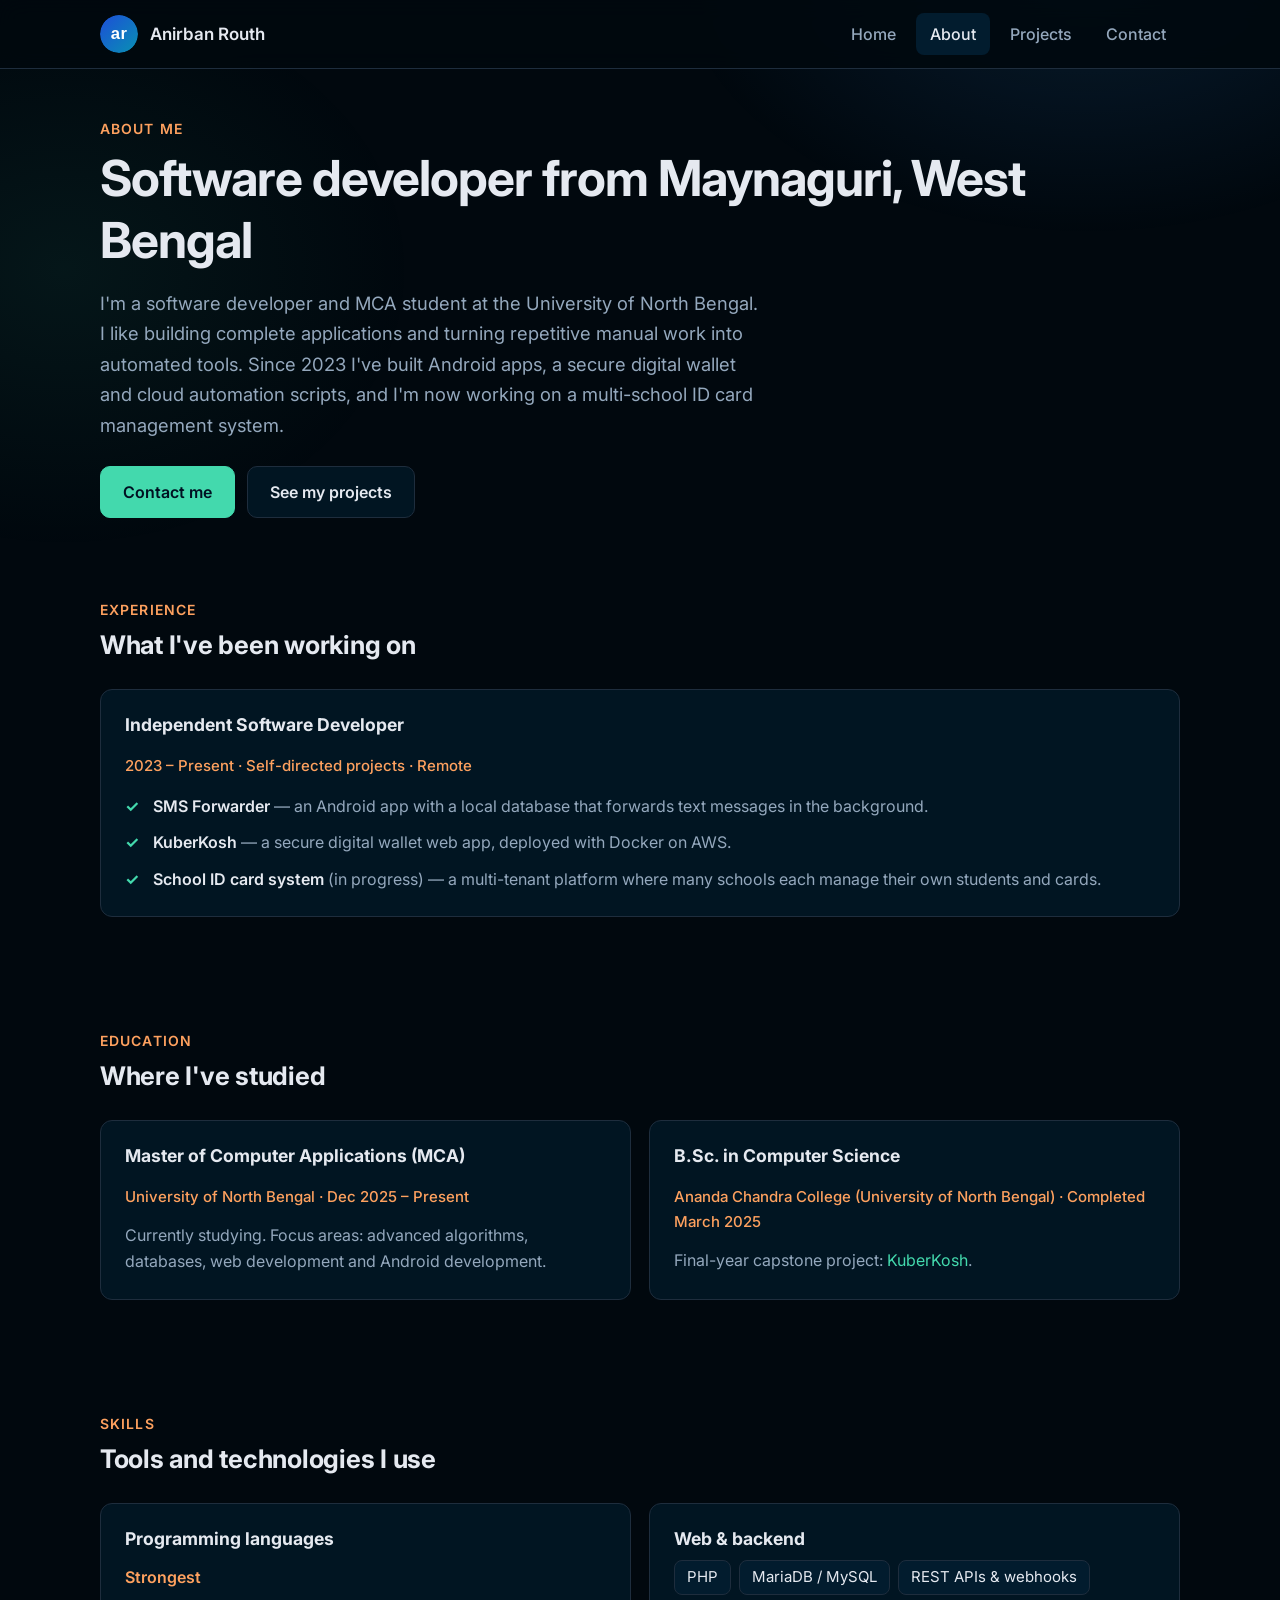
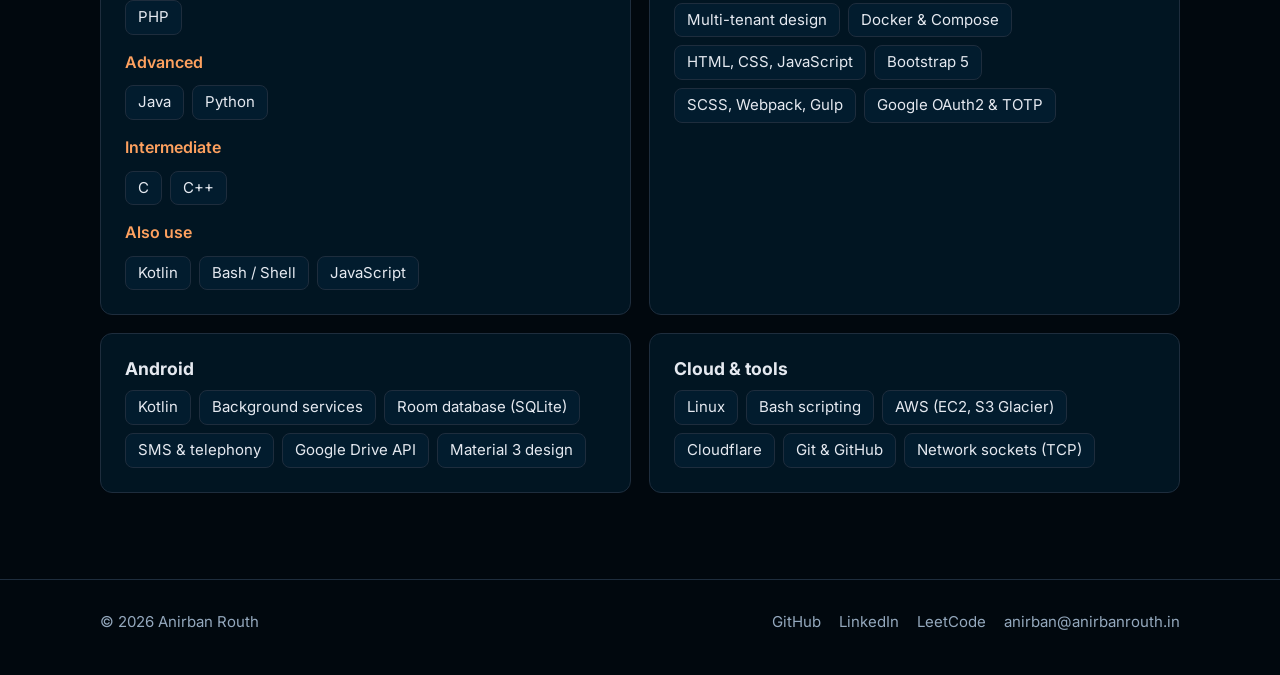
==== commit d5ec9cd8: "Redesign project pages for readability; trim About experience" ====
--- a/about.html
+++ b/about.html
@@ -52,9 +52,6 @@
         <li><strong>SMS Forwarder</strong> — an Android app with a local database that forwards text messages in the background.</li>
         <li><strong>KuberKosh</strong> — a secure digital wallet web app, deployed with Docker on AWS.</li>
         <li><strong>School ID card system</strong> (in progress) — a multi-tenant platform where many schools each manage their own students and cards.</li>
-        <li>Cloud backup of app data using the Google Drive API and OAuth2.</li>
-        <li>Command-line scripts for bulk restores from AWS S3 Glacier.</li>
-        <li>Multithreaded client–server programs using network sockets.</li>
       </ul>
     </div>
   </div>
--- a/assets/css/style.css
+++ b/assets/css/style.css
@@ -205,3 +205,137 @@
   th { width: 40%; }
 }
 @media (prefers-reduced-motion: reduce) { * { transition: none !important; scroll-behavior: auto !important; } }
+
+/* ── Detailed project pages ───────────── */
+.callout { margin-top: 24px; padding: 16px 20px; border-left: 3px solid var(--teal); background: var(--surface); border-radius: 0 var(--radius) var(--radius) 0; font-size: 16px; max-width: 760px; }
+.callout strong { color: var(--text); }
+.page-hero .role { color: var(--text); font-size: 1.2rem; font-weight: 500; margin-top: 6px; }
+.prose { max-width: 760px; margin-bottom: 24px; }
+.prose strong, .lead strong { color: var(--text); font-weight: 600; }
+.kw { margin-top: 12px; font-family: "Fira Code", ui-monospace, monospace; font-size: 13px; color: var(--orange); }
+.grid.g2 .card h3, .grid.g3 .card h3 { margin-bottom: 8px; }
+.meta { margin-top: 18px; gap: 8px; }
+.meta li::before { content: none; }
+.meta li { padding-left: 0; }
+.stats .stat b { font-size: 1.5rem; color: var(--teal); }
+pre.code { white-space: pre; line-height: 1.6; }
+.flow { list-style: none; display: grid; gap: 14px; }
+.flow li { display: grid; grid-template-columns: 52px 1fr; gap: 16px; background: var(--surface); border: 1px solid var(--border); border-radius: var(--radius); padding: 20px; }
+.flow .num { width: 44px; height: 44px; border-radius: 50%; background: var(--surface-2); border: 1px solid var(--border); color: var(--teal); font-weight: 700; display: grid; place-items: center; font-size: 15px; }
+.flow p { font-size: 16px; }
+table.cmp { min-width: 720px; }
+table.cmp th, table.cmp td { border: 1px solid var(--border); }
+table.cmp thead th { background: var(--surface-2); width: auto; }
+.cmp .hl { background: rgba(67,217,173,.06); color: var(--text); }
+.cmp thead .hl { background: rgba(67,217,173,.14); }
+.cmp .yes { color: var(--teal); }
+.cmp .no { color: #e28972; }
+.cmp .warn { color: var(--orange); }
+table.spec th { width: 26%; }
+.perm { background: var(--surface); border: 1px solid var(--border); border-radius: var(--radius); padding: 16px 18px; display: grid; gap: 8px; align-content: start; }
+.perm code { justify-self: start; color: var(--teal); background: var(--surface-2); }
+.perm div { font-size: 15px; }
+.perm strong { color: var(--text); }
+.install .card h3 { margin-bottom: 6px; }
+.install .steps pre { margin: 8px 0 0; }
+.install .steps li { margin-bottom: 6px; }
+.author { display: flex; gap: 20px; align-items: center; }
+.author img { width: 72px; height: 72px; border-radius: 50%; flex: none; }
+.chips + .btn-row, .btn-row + .chips { margin-top: 18px; }
+@media (max-width: 860px) { .flow li { grid-template-columns: 1fr; } .author { flex-direction: column; align-items: flex-start; } }
+
+/* Mobile overflow fixes */
+.grid > *, .flow li > div, .perm > * { min-width: 0; }
+code { overflow-wrap: anywhere; }
+pre code { overflow-wrap: normal; }
+.card, .perm, details .inner { overflow-wrap: break-word; }
+@media (max-width: 860px) {
+  .g3, .g2, .shots, .contact-grid, .hero-grid { grid-template-columns: minmax(0, 1fr); }
+  .flow li { grid-template-columns: minmax(0, 1fr); }
+}
+.steps, .ticks { grid-template-columns: minmax(0, 1fr); }
+.steps li, .ticks li { min-width: 0; }
+.steps pre { max-width: 100%; }
+.steps pre { white-space: pre-wrap; word-break: break-word; }
+
+/* ═══ Detail pages: colour & readability pass ═══ */
+:root { --hl: #8ee6cb; --red: #e28972; }
+section { scroll-margin-top: 130px; }
+.detail strong { color: var(--hl); font-weight: 600; }
+.detail code { color: var(--orange); background: rgba(254,161,95,.09); }
+.detail pre code { background: none; color: var(--text); }
+.detail .lead strong, .detail .prose strong { color: var(--hl); }
+.detail .eyebrow { display: inline-flex; align-items: center; gap: 10px; }
+.detail .eyebrow::before { content: ""; width: 22px; height: 2px; background: var(--orange); border-radius: 2px; }
+.detail h2 { font-size: 1.8rem; }
+.detail .section-head p { color: var(--muted); }
+
+/* Jump menu */
+.jump { position: sticky; top: 68px; z-index: 40; background: rgba(1,8,14,.92); backdrop-filter: blur(10px); border-block: 1px solid var(--border); }
+.jump ul { list-style: none; display: flex; gap: 6px; overflow-x: auto; padding: 10px 0; scrollbar-width: none; }
+.jump ul::-webkit-scrollbar { display: none; }
+.jump a { display: block; white-space: nowrap; padding: 6px 14px; border-radius: 999px; font-size: 14px; font-weight: 500; color: var(--muted); border: 1px solid var(--border); }
+.jump a:hover { color: var(--text); border-color: var(--teal); text-decoration: none; }
+
+/* Card families */
+.feat, .uc, .usp, .ps { counter-reset: n; }
+.feat .card, .uc .card, .usp .card { position: relative; padding-top: 52px; border-top: 3px solid var(--teal); counter-increment: n; }
+.feat .card::before, .uc .card::before, .usp .card::before {
+  content: counter(n, decimal-leading-zero); position: absolute; top: 16px; left: 24px;
+  font: 600 13px "Fira Code", ui-monospace, monospace; color: var(--teal); background: rgba(67,217,173,.1); padding: 2px 8px; border-radius: 6px; }
+.feat .card:nth-child(3n+2), .uc .card:nth-child(3n+2) { border-top-color: var(--blue); }
+.feat .card:nth-child(3n+2)::before, .uc .card:nth-child(3n+2)::before { color: var(--blue); background: rgba(60,157,255,.1); }
+.feat .card:nth-child(3n), .uc .card:nth-child(3n) { border-top-color: var(--orange); }
+.feat .card:nth-child(3n)::before, .uc .card:nth-child(3n)::before { color: var(--orange); background: rgba(254,161,95,.1); }
+.usp .card:nth-child(1) { border-top-color: var(--red); } .usp .card:nth-child(1)::before { color: var(--red); background: rgba(226,137,114,.1); }
+.usp .card:nth-child(3) { border-top-color: var(--blue); } .usp .card:nth-child(3)::before { color: var(--blue); background: rgba(60,157,255,.1); }
+.usp .card:nth-child(2) { border-top-color: var(--teal); }
+.ps .card { border-top: 3px solid var(--orange); } .ps .card:nth-child(2) { border-top-color: var(--teal); }
+.ps .card h3 { font-size: 1.2rem; }
+.kw { display: inline-block; margin-top: 14px; padding: 3px 10px; border-radius: 6px; background: rgba(60,157,255,.1); color: #8cc4ff; font-size: 13px; }
+.pts { list-style: none; display: grid; gap: 12px; margin-top: 8px; }
+.pts li { padding-left: 22px; position: relative; font-size: 16px; }
+.pts li::before { content: ""; position: absolute; left: 4px; top: .7em; width: 7px; height: 7px; border-radius: 50%; background: var(--teal); }
+.ps .card:first-child .pts li::before { background: var(--orange); }
+.pts strong { display: block; color: var(--text); }
+.detail .pts strong { color: var(--hl); }
+
+/* Stats */
+.stats .stat { border-left: 3px solid var(--teal); }
+.stats .stat:nth-child(2n) { border-left-color: var(--blue); }
+.stats .stat:nth-child(3n) { border-left-color: var(--orange); }
+.stats .stat b { font-size: 1.6rem; }
+.stats .stat:nth-child(2n) b { color: var(--blue); }
+.stats .stat:nth-child(3n) b { color: var(--orange); }
+.stats { grid-template-columns: repeat(auto-fit, minmax(170px, 1fr)); }
+.prose p { font-size: 1.05rem; }
+
+/* Dependencies */
+.info-tiles { display: grid; grid-template-columns: repeat(auto-fit, minmax(220px, 1fr)); gap: 12px; margin-bottom: 18px; }
+.info-tiles div { background: var(--surface); border: 1px solid var(--border); border-radius: var(--radius); padding: 14px 18px; }
+.info-tiles small { display: block; color: var(--orange); font-size: 12px; font-weight: 600; letter-spacing: .08em; text-transform: uppercase; margin-bottom: 4px; }
+.info-tiles b { color: var(--text); font-weight: 600; font-size: 15px; word-break: break-word; }
+.dep-card h3 { color: var(--teal); font-size: 1rem; text-transform: uppercase; letter-spacing: .06em; margin-bottom: 12px; padding-bottom: 10px; border-bottom: 1px solid var(--border); }
+.dep { display: flex; justify-content: space-between; align-items: center; gap: 12px; padding: 9px 0; border-bottom: 1px dashed var(--border); }
+.dep:last-child { border-bottom: 0; padding-bottom: 0; }
+.dep b { display: block; color: var(--text); font-size: 15px; font-weight: 600; word-break: break-word; }
+.dep small { display: block; color: var(--muted); font: 12px "Fira Code", ui-monospace, monospace; word-break: break-all; }
+.dep-note { display: block; font-size: 12px; color: var(--blue); font-style: normal; margin-top: 2px; }
+.ver { flex: none; font: 500 13px "Fira Code", ui-monospace, monospace; color: var(--orange); background: rgba(254,161,95,.1); border: 1px solid rgba(254,161,95,.3); padding: 3px 9px; border-radius: 999px; }
+
+/* Tables, flow, permissions, FAQ */
+table.spec td:first-child { color: var(--teal); font-weight: 600; white-space: nowrap; }
+table.spec thead th { color: var(--orange); font-size: 13px; letter-spacing: .06em; text-transform: uppercase; }
+.flow .num { color: #012; background: var(--teal); border: 0; }
+.flow li:nth-child(3n+2) .num { background: var(--blue); }
+.flow li:nth-child(3n) .num { background: var(--orange); }
+.flow h3 { font-size: 1.1rem; }
+.perm { border-left: 3px solid var(--teal); }
+.perm:nth-child(3n+2) { border-left-color: var(--blue); } .perm:nth-child(3n) { border-left-color: var(--orange); }
+.detail details summary { font-size: 1.02rem; }
+.detail details[open] { border-color: var(--teal); }
+.detail details[open] summary { color: var(--hl); }
+.callout { border-left-color: var(--orange); background: rgba(254,161,95,.06); }
+.callout strong { color: var(--orange) !important; }
+.detail .chips .chip.accent { background: rgba(67,217,173,.08); }
+@media (max-width: 860px) { .jump { top: 68px; } .detail h2 { font-size: 1.5rem; } }
